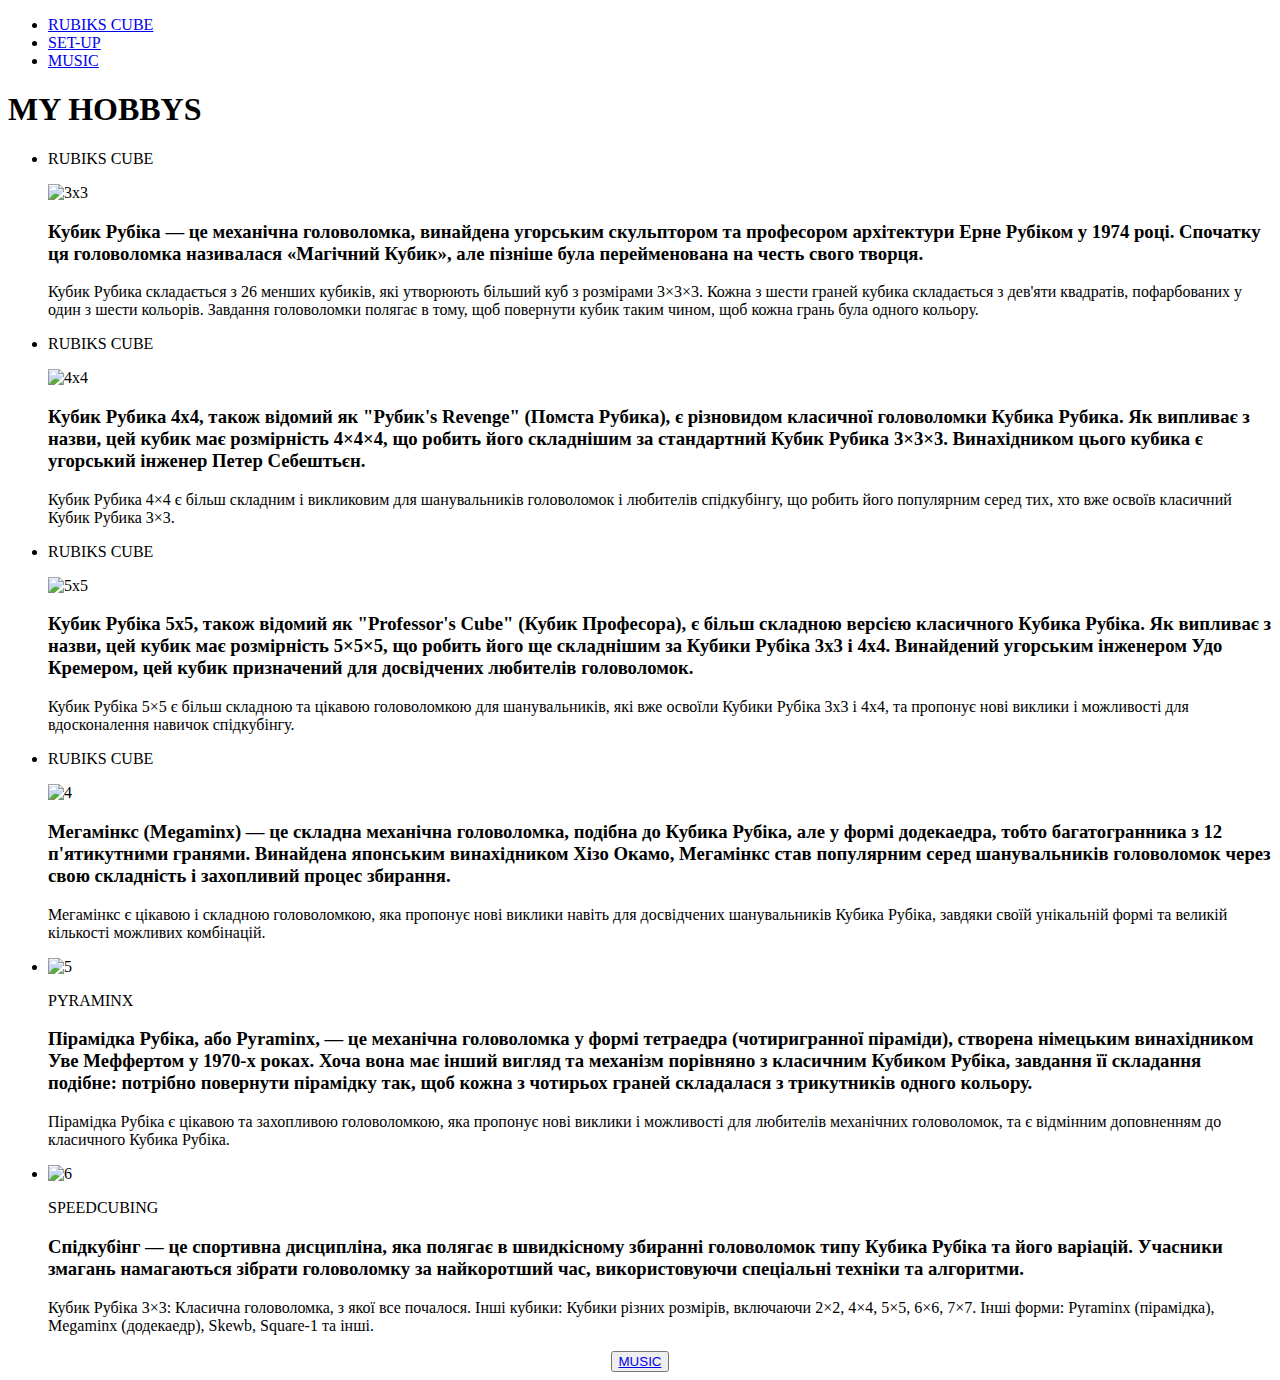
==== index.html @ 7e085c48 "PhotoDiary" ====
<!DOCTYPE html>
<html lang="en">
  <head>
    <meta charset="UTF-8" />
    <meta name="viewport" content="width=device-width, initial-scale=1.0" />
    <title>RUBIKS</title>
  </head>
  <body>
    <header>
      <nav>
        <ul>
          <li><a href="./index.html">RUBIKS CUBE</a></li>
          <li><a href="./setup.html">SET-UP</a></li>
          <li><a href="./music.html">MUSIC</a></li>
        </ul>
      </nav>
    </header>
    <main>
      <section>
        <h1>MY HOBBYS</h1>
        <ul>
          <li>
            <p>RUBIKS CUBE</p>
            <img
              src="/SEMESTR1/MODULE6/img/3x3-GAN.jpg"
              alt="3x3"
              width="200"
              height="auto"
            />
            <h3>
              Кубик Рубіка — це механічна головоломка, винайдена угорським
              скульптором та професором архітектури Ерне Рубіком у 1974 році.
              Спочатку ця головоломка називалася «Магічний Кубик», але пізніше
              була перейменована на честь свого творця.
            </h3>
            <p>
              Кубик Рубика складається з 26 менших кубиків, які утворюють
              більший куб з розмірами 3×3×3. Кожна з шести граней кубика
              складається з дев'яти квадратів, пофарбованих у один з шести
              кольорів. Завдання головоломки полягає в тому, щоб повернути кубик
              таким чином, щоб кожна грань була одного кольору.
            </p>
          </li>
          <li>
            <p>RUBIKS CUBE</p>
            <img
              src="/SEMESTR1/MODULE6/img/GAN-4x4.jpg"
              alt="4x4"
              width="200"
              height="auto"
            />
            <h3>
              Кубик Рубика 4x4, також відомий як "Рубик's Revenge" (Помста
              Рубика), є різновидом класичної головоломки Кубика Рубика. Як
              випливає з назви, цей кубик має розмірність 4×4×4, що робить його
              складнішим за стандартний Кубик Рубика 3×3×3. Винахідником цього
              кубика є угорський інженер Петер Себештьєн.
            </h3>
            <p>
              Кубик Рубика 4×4 є більш складним і викликовим для шанувальників
              головоломок і любителів спідкубінгу, що робить його популярним
              серед тих, хто вже освоїв класичний Кубик Рубика 3×3.
            </p>
          </li>
          <li>
            <p>RUBIKS CUBE</p>
            <img
              src="/SEMESTR1/MODULE6/img/5x5-GAN.jpg"
              alt="5x5"
              width="200"
              height="auto"
            />
            <h3>
              Кубик Рубіка 5x5, також відомий як "Professor's Cube" (Кубик
              Професора), є більш складною версією класичного Кубика Рубіка. Як
              випливає з назви, цей кубик має розмірність 5×5×5, що робить його
              ще складнішим за Кубики Рубіка 3x3 і 4x4. Винайдений угорським
              інженером Удо Кремером, цей кубик призначений для досвідчених
              любителів головоломок.
            </h3>
            <p>
              Кубик Рубіка 5×5 є більш складною та цікавою головоломкою для
              шанувальників, які вже освоїли Кубики Рубіка 3x3 і 4x4, та
              пропонує нові виклики і можливості для вдосконалення навичок
              спідкубінгу.
            </p>
          </li>
          <li>
            <p>RUBIKS CUBE</p>
            <img
              src="/SEMESTR1/MODULE6/img/megeminx GAN.jpg"
              alt="4"
              width="200"
              height="auto"
            />
            <h3>
              Мегамінкс (Megaminx) — це складна механічна головоломка, подібна
              до Кубика Рубіка, але у формі додекаедра, тобто багатогранника з
              12 п'ятикутними гранями. Винайдена японським винахідником Хізо
              Окамо, Мегамінкс став популярним серед шанувальників головоломок
              через свою складність і захопливий процес збирання.
            </h3>
            <p>
              Мегамінкс є цікавою і складною головоломкою, яка пропонує нові
              виклики навіть для досвідчених шанувальників Кубика Рубіка,
              завдяки своїй унікальній формі та великій кількості можливих
              комбінацій.
            </p>
          </li>
          <li>
            <img
              src="/SEMESTR1/MODULE6/img/pyraminx-GAN.jpg"
              alt="5"
              alt="5x5"
              width="200"
              height="auto"
            />
            <p>PYRAMINX</p>
            <h3>
              Пірамідка Рубіка, або Pyraminx, — це механічна головоломка у формі
              тетраедра (чотиригранної піраміди), створена німецьким
              винахідником Уве Меффертом у 1970-х роках. Хоча вона має інший
              вигляд та механізм порівняно з класичним Кубиком Рубіка, завдання
              її складання подібне: потрібно повернути пірамідку так, щоб кожна
              з чотирьох граней складалася з трикутників одного кольору.
            </h3>
            <p>
              Пірамідка Рубіка є цікавою та захопливою головоломкою, яка
              пропонує нові виклики і можливості для любителів механічних
              головоломок, та є відмінним доповненням до класичного Кубика
              Рубіка.
            </p>
          </li>
          <li>
            <img
              src="/SEMESTR1/MODULE6/img/Speedcubing.jpg"
              alt="6"
              alt="5x5"
              width="auto"
              height="200"
            />
            <p>SPEEDCUBING</p>
            <h3>
              Спідкубінг — це спортивна дисципліна, яка полягає в швидкісному
              збиранні головоломок типу Кубика Рубіка та його варіацій. Учасники
              змагань намагаються зібрати головоломку за найкоротший час,
              використовуючи спеціальні техніки та алгоритми.
            </h3>
            <p>
              Кубик Рубіка 3×3: Класична головоломка, з якої все почалося. Інші
              кубики: Кубики різних розмірів, включаючи 2×2, 4×4, 5×5, 6×6, 7×7.
              Інші форми: Pyraminx (пірамідка), Megaminx (додекаедр), Skewb,
              Square-1 та інші.
            </p>
          </li>
        </ul>
        <center>
          <button type="button"><a href="music.html">MUSIC</a></button>
        </center>
      </section>
    </main>
  </body>
</html>
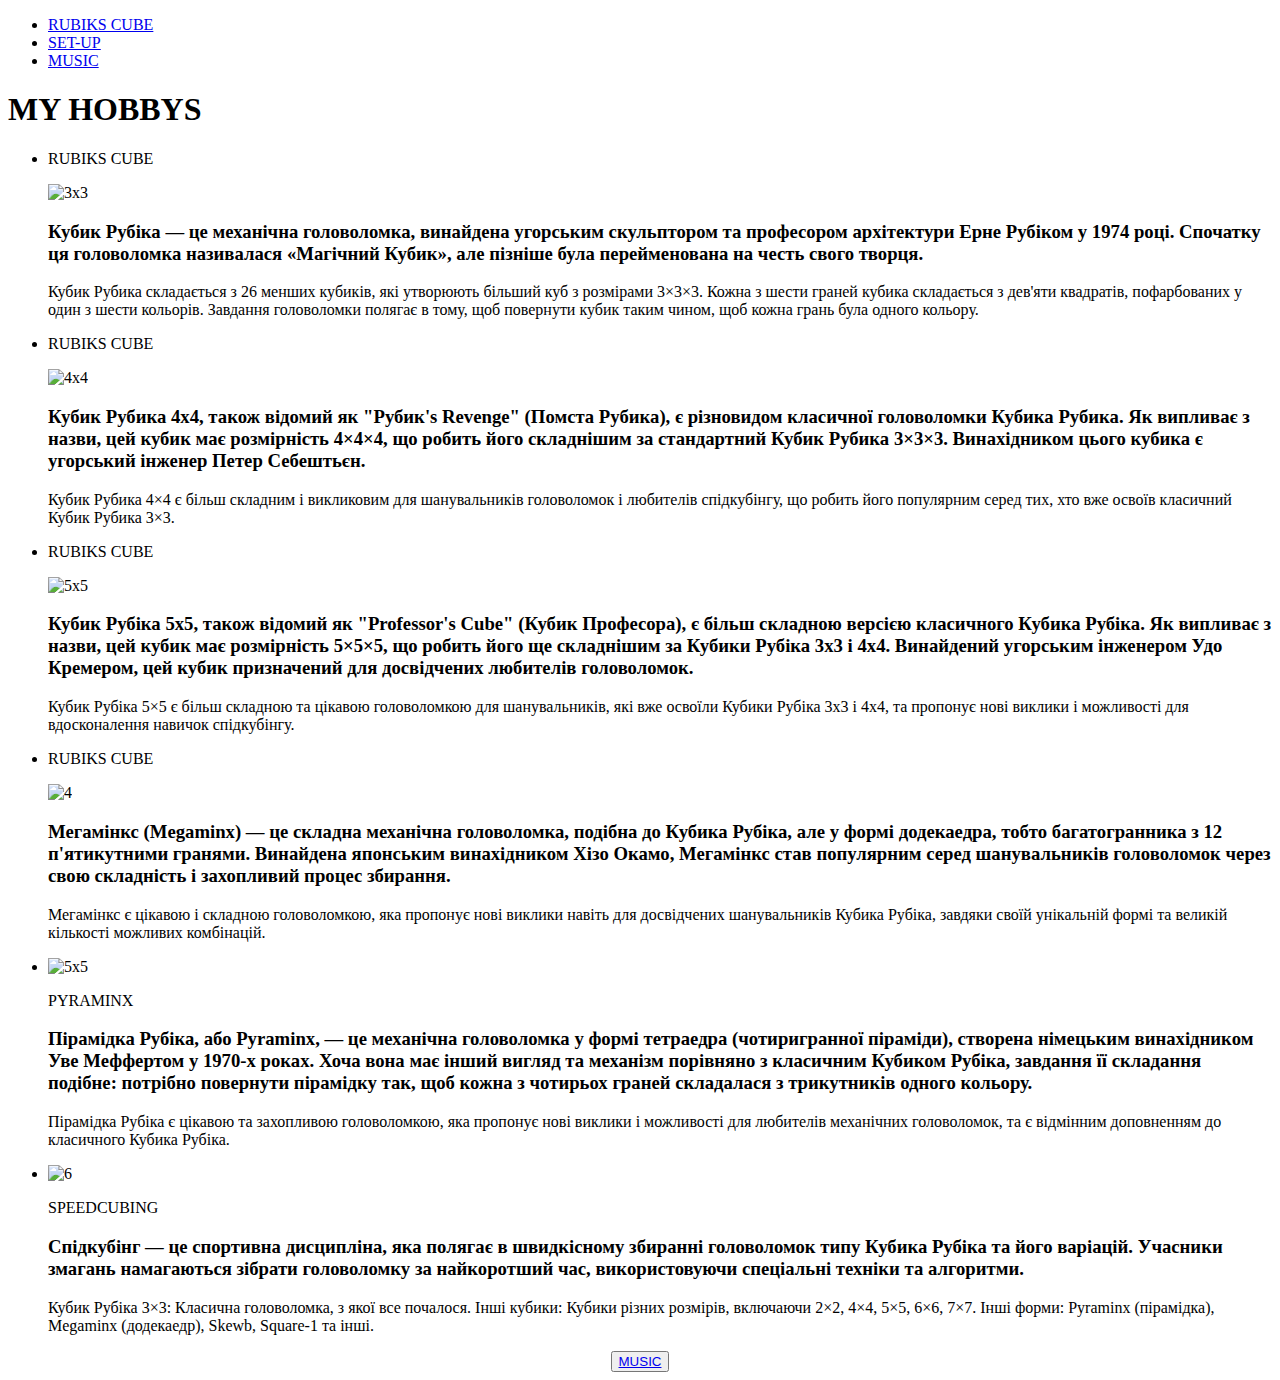
==== commit 1dea33f4: "PhotoDiary" ====
--- a/index.html
+++ b/index.html
@@ -25,7 +25,6 @@
               src="/SEMESTR1/MODULE6/img/3x3-GAN.jpg"
               alt="3x3"
               width="200"
-              height="auto"
             />
             <h3>
               Кубик Рубіка — це механічна головоломка, винайдена угорським
@@ -47,7 +46,6 @@
               src="/SEMESTR1/MODULE6/img/GAN-4x4.jpg"
               alt="4x4"
               width="200"
-              height="auto"
             />
             <h3>
               Кубик Рубика 4x4, також відомий як "Рубик's Revenge" (Помста
@@ -68,7 +66,6 @@
               src="/SEMESTR1/MODULE6/img/5x5-GAN.jpg"
               alt="5x5"
               width="200"
-              height="auto"
             />
             <h3>
               Кубик Рубіка 5x5, також відомий як "Professor's Cube" (Кубик
@@ -88,10 +85,9 @@
           <li>
             <p>RUBIKS CUBE</p>
             <img
-              src="/SEMESTR1/MODULE6/img/megeminx GAN.jpg"
+              src="/SEMESTR1/MODULE6/img/megeminx-GAN.jpg"
               alt="4"
               width="200"
-              height="auto"
             />
             <h3>
               Мегамінкс (Megaminx) — це складна механічна головоломка, подібна
@@ -110,10 +106,8 @@
           <li>
             <img
               src="/SEMESTR1/MODULE6/img/pyraminx-GAN.jpg"
-              alt="5"
               alt="5x5"
               width="200"
-              height="auto"
             />
             <p>PYRAMINX</p>
             <h3>
@@ -136,7 +130,6 @@
               src="/SEMESTR1/MODULE6/img/Speedcubing.jpg"
               alt="6"
               alt="5x5"
-              width="auto"
               height="200"
             />
             <p>SPEEDCUBING</p>
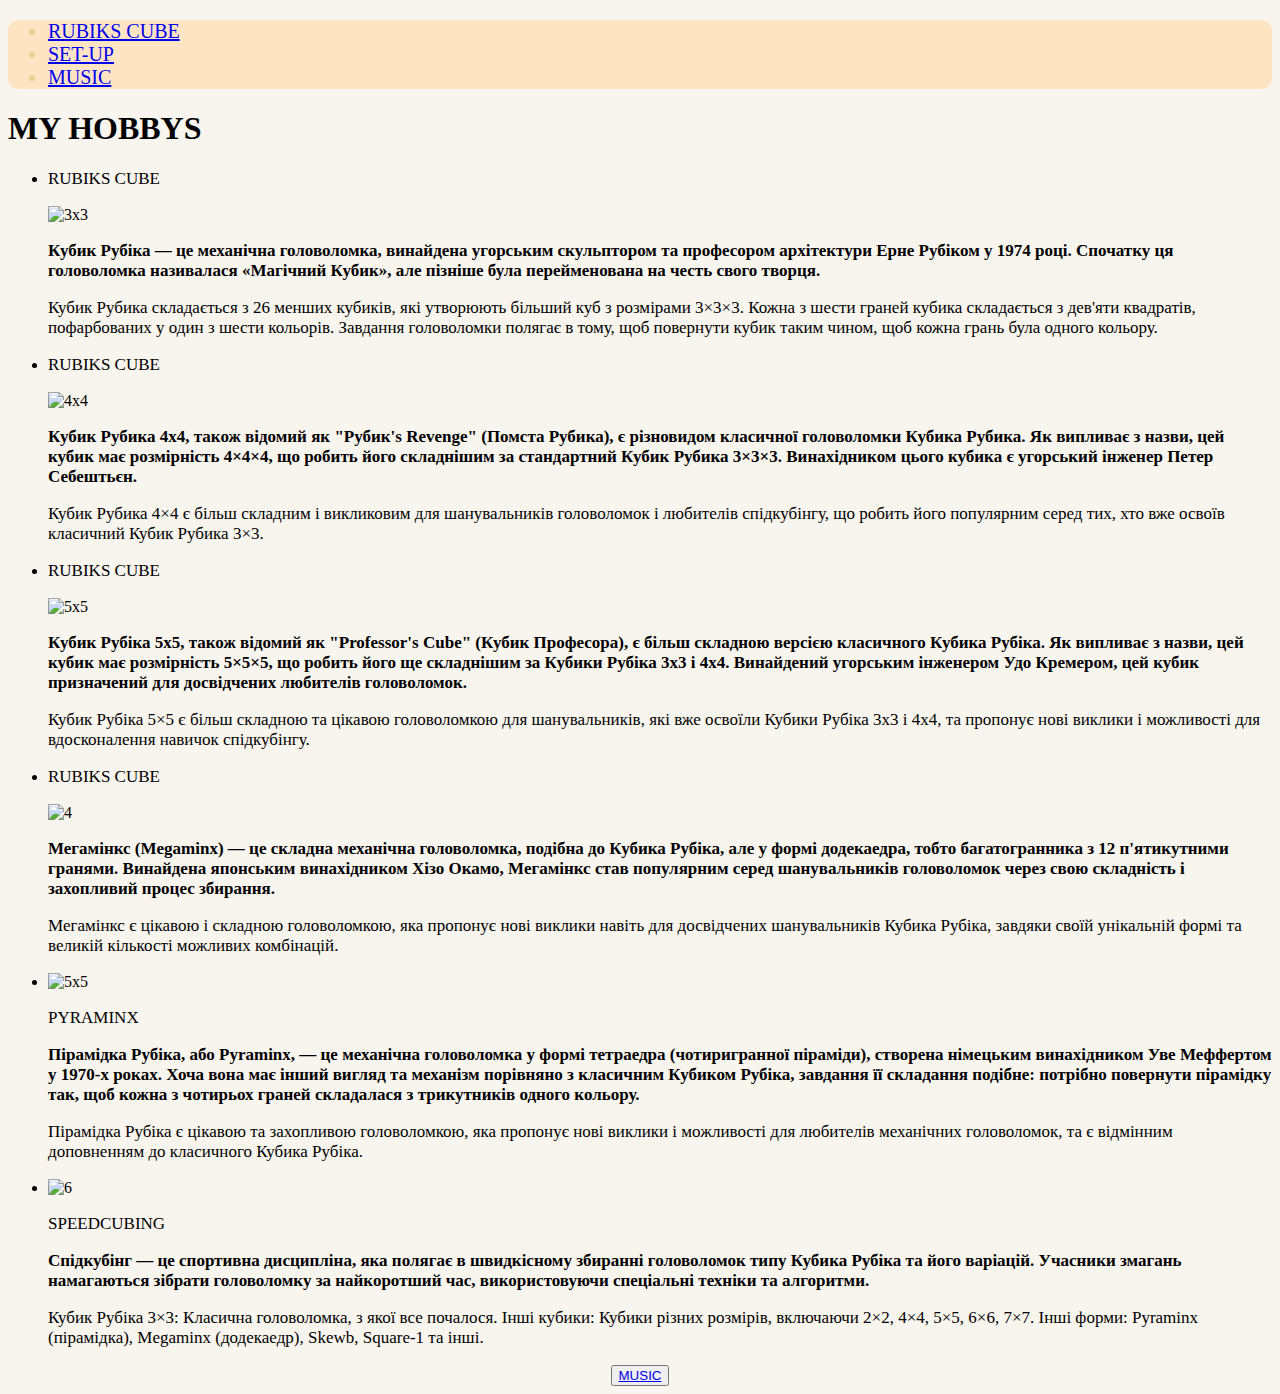
==== commit 44f806cc: "ver 1.4" ====
--- a/index.html
+++ b/index.html
@@ -4,6 +4,7 @@
     <meta charset="UTF-8" />
     <meta name="viewport" content="width=device-width, initial-scale=1.0" />
     <title>RUBIKS</title>
+    <link rel="stylesheet" href="./styles.css" />
   </head>
   <body>
     <header>
--- a/styles.css
+++ b/styles.css
@@ -0,0 +1,16 @@
+header {
+  font-size: 20px;
+  background-color: bisque;
+  border-radius: 10px;
+  color: rgb(228, 211, 138);
+}
+body {
+  background-color: rgb(248, 244, 238);
+}
+h3 {
+  font-size: 17px;
+}
+p {
+  font-size: 17px;
+  font-style: normal;
+}
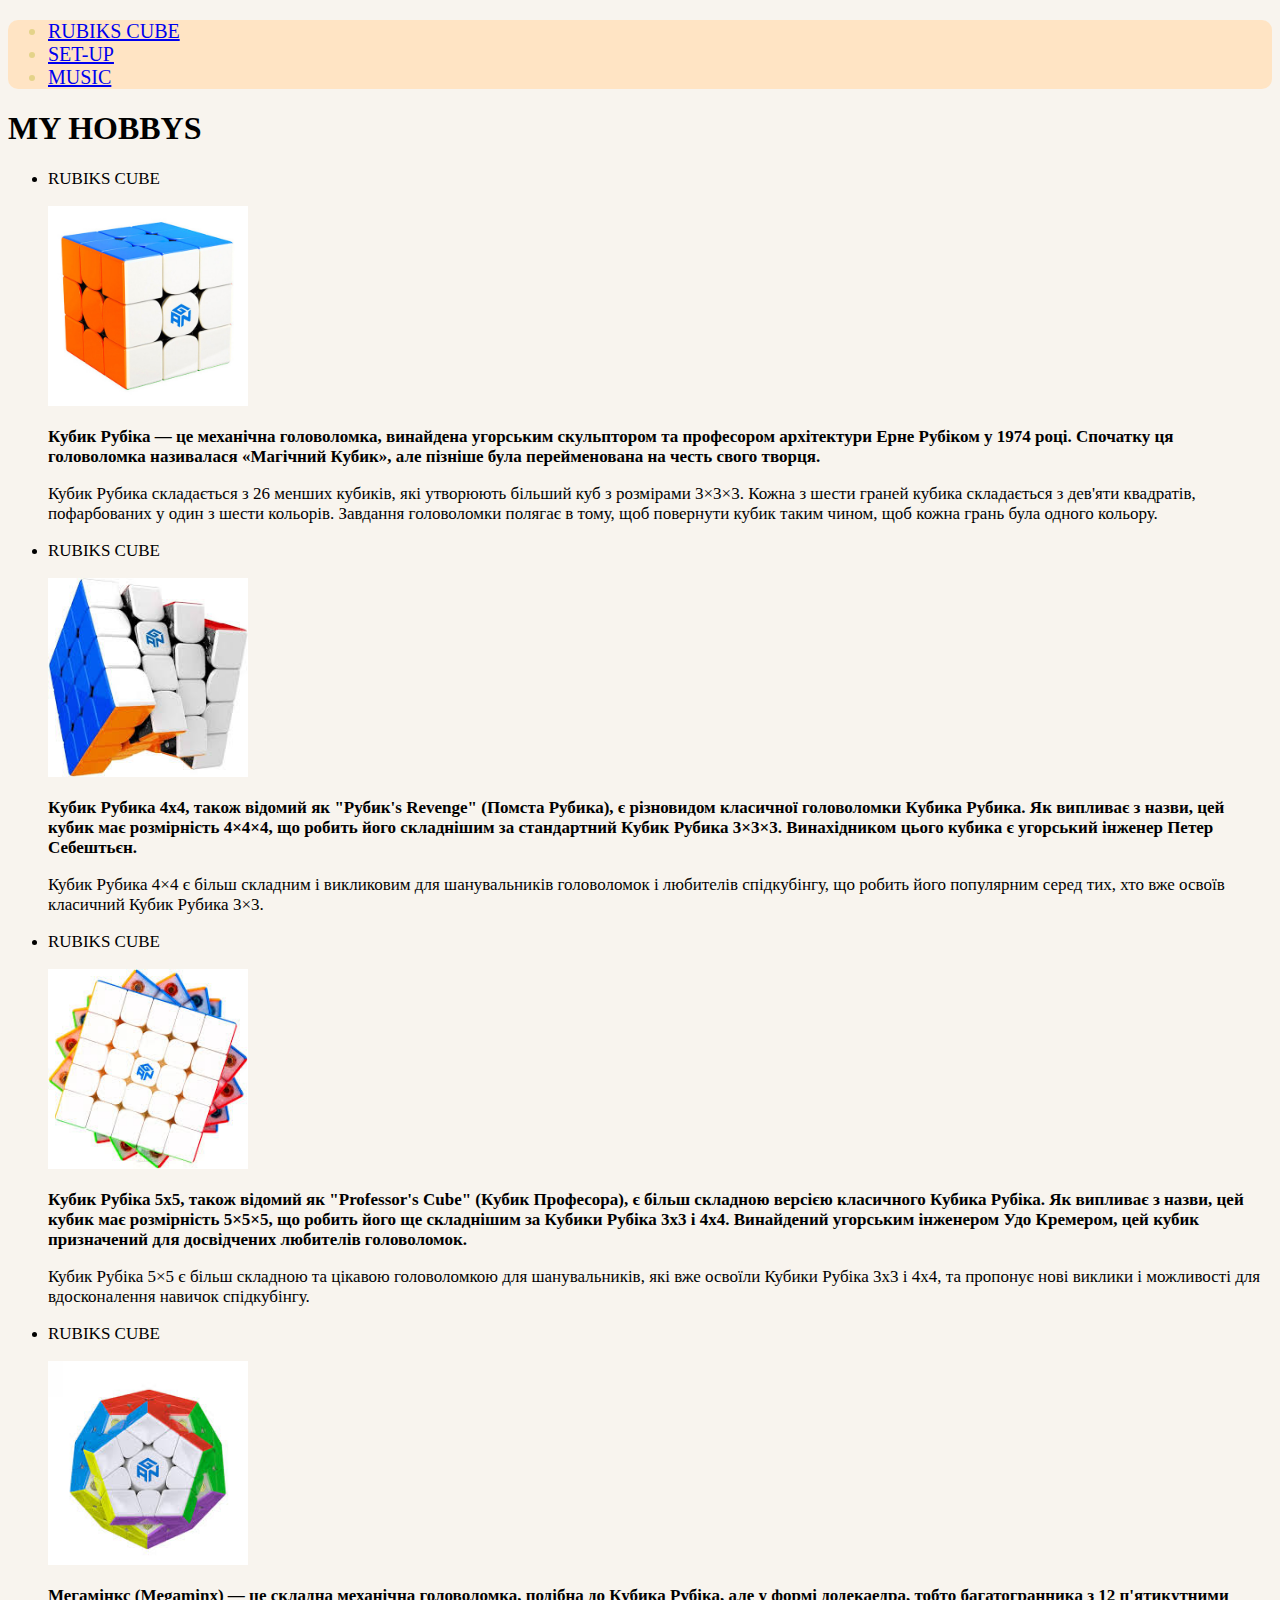
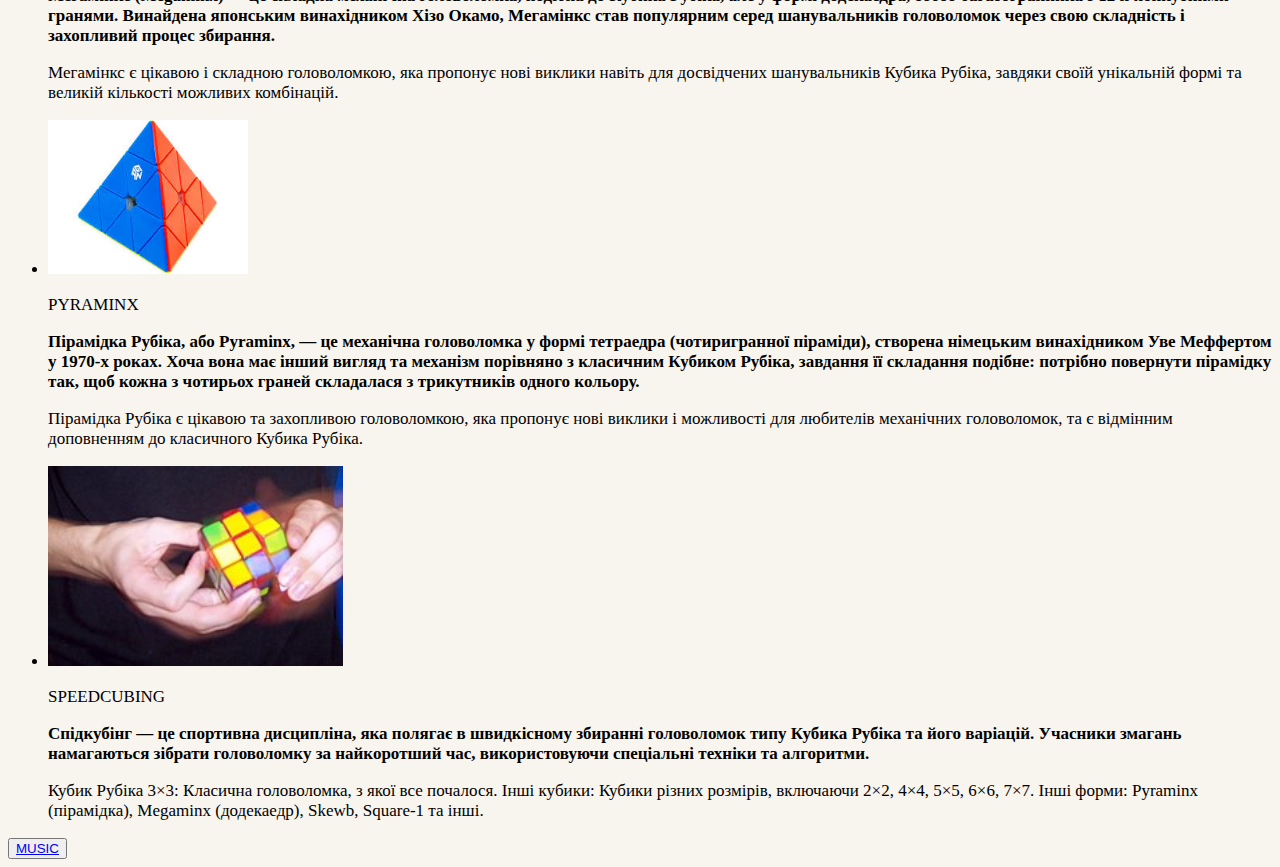
==== commit b097cb22: "ver 1.5" ====
--- a/index.html
+++ b/index.html
@@ -22,11 +22,7 @@
         <ul>
           <li>
             <p>RUBIKS CUBE</p>
-            <img
-              src="/SEMESTR1/MODULE6/img/3x3-GAN.jpg"
-              alt="3x3"
-              width="200"
-            />
+            <img src="./img/3x3-GAN.jpg" alt="3x3" width="200" />
             <h3>
               Кубик Рубіка — це механічна головоломка, винайдена угорським
               скульптором та професором архітектури Ерне Рубіком у 1974 році.
@@ -43,11 +39,7 @@
           </li>
           <li>
             <p>RUBIKS CUBE</p>
-            <img
-              src="/SEMESTR1/MODULE6/img/GAN-4x4.jpg"
-              alt="4x4"
-              width="200"
-            />
+            <img src="./img/GAN-4x4.jpg" alt="4x4" width="200" />
             <h3>
               Кубик Рубика 4x4, також відомий як "Рубик's Revenge" (Помста
               Рубика), є різновидом класичної головоломки Кубика Рубика. Як
@@ -63,11 +55,7 @@
           </li>
           <li>
             <p>RUBIKS CUBE</p>
-            <img
-              src="/SEMESTR1/MODULE6/img/5x5-GAN.jpg"
-              alt="5x5"
-              width="200"
-            />
+            <img src="./img/5x5-GAN.jpg" alt="5x5" width="200" />
             <h3>
               Кубик Рубіка 5x5, також відомий як "Professor's Cube" (Кубик
               Професора), є більш складною версією класичного Кубика Рубіка. Як
@@ -85,11 +73,7 @@
           </li>
           <li>
             <p>RUBIKS CUBE</p>
-            <img
-              src="/SEMESTR1/MODULE6/img/megeminx-GAN.jpg"
-              alt="4"
-              width="200"
-            />
+            <img src="./img/megeminx-GAN.jpg" alt="4" width="200" />
             <h3>
               Мегамінкс (Megaminx) — це складна механічна головоломка, подібна
               до Кубика Рубіка, але у формі додекаедра, тобто багатогранника з
@@ -105,11 +89,7 @@
             </p>
           </li>
           <li>
-            <img
-              src="/SEMESTR1/MODULE6/img/pyraminx-GAN.jpg"
-              alt="5x5"
-              width="200"
-            />
+            <img src="./img/pyraminx-GAN.jpg" alt="5x5" width="200" />
             <p>PYRAMINX</p>
             <h3>
               Пірамідка Рубіка, або Pyraminx, — це механічна головоломка у формі
@@ -128,7 +108,7 @@
           </li>
           <li>
             <img
-              src="/SEMESTR1/MODULE6/img/Speedcubing.jpg"
+              src="./img/Speedcubing-Twilightsojourn.jpg"
               alt="6"
               alt="5x5"
               height="200"
@@ -148,9 +128,7 @@
             </p>
           </li>
         </ul>
-        <center>
-          <button type="button"><a href="music.html">MUSIC</a></button>
-        </center>
+        <button type="button"><a href="music.html">MUSIC</a></button>
       </section>
     </main>
   </body>
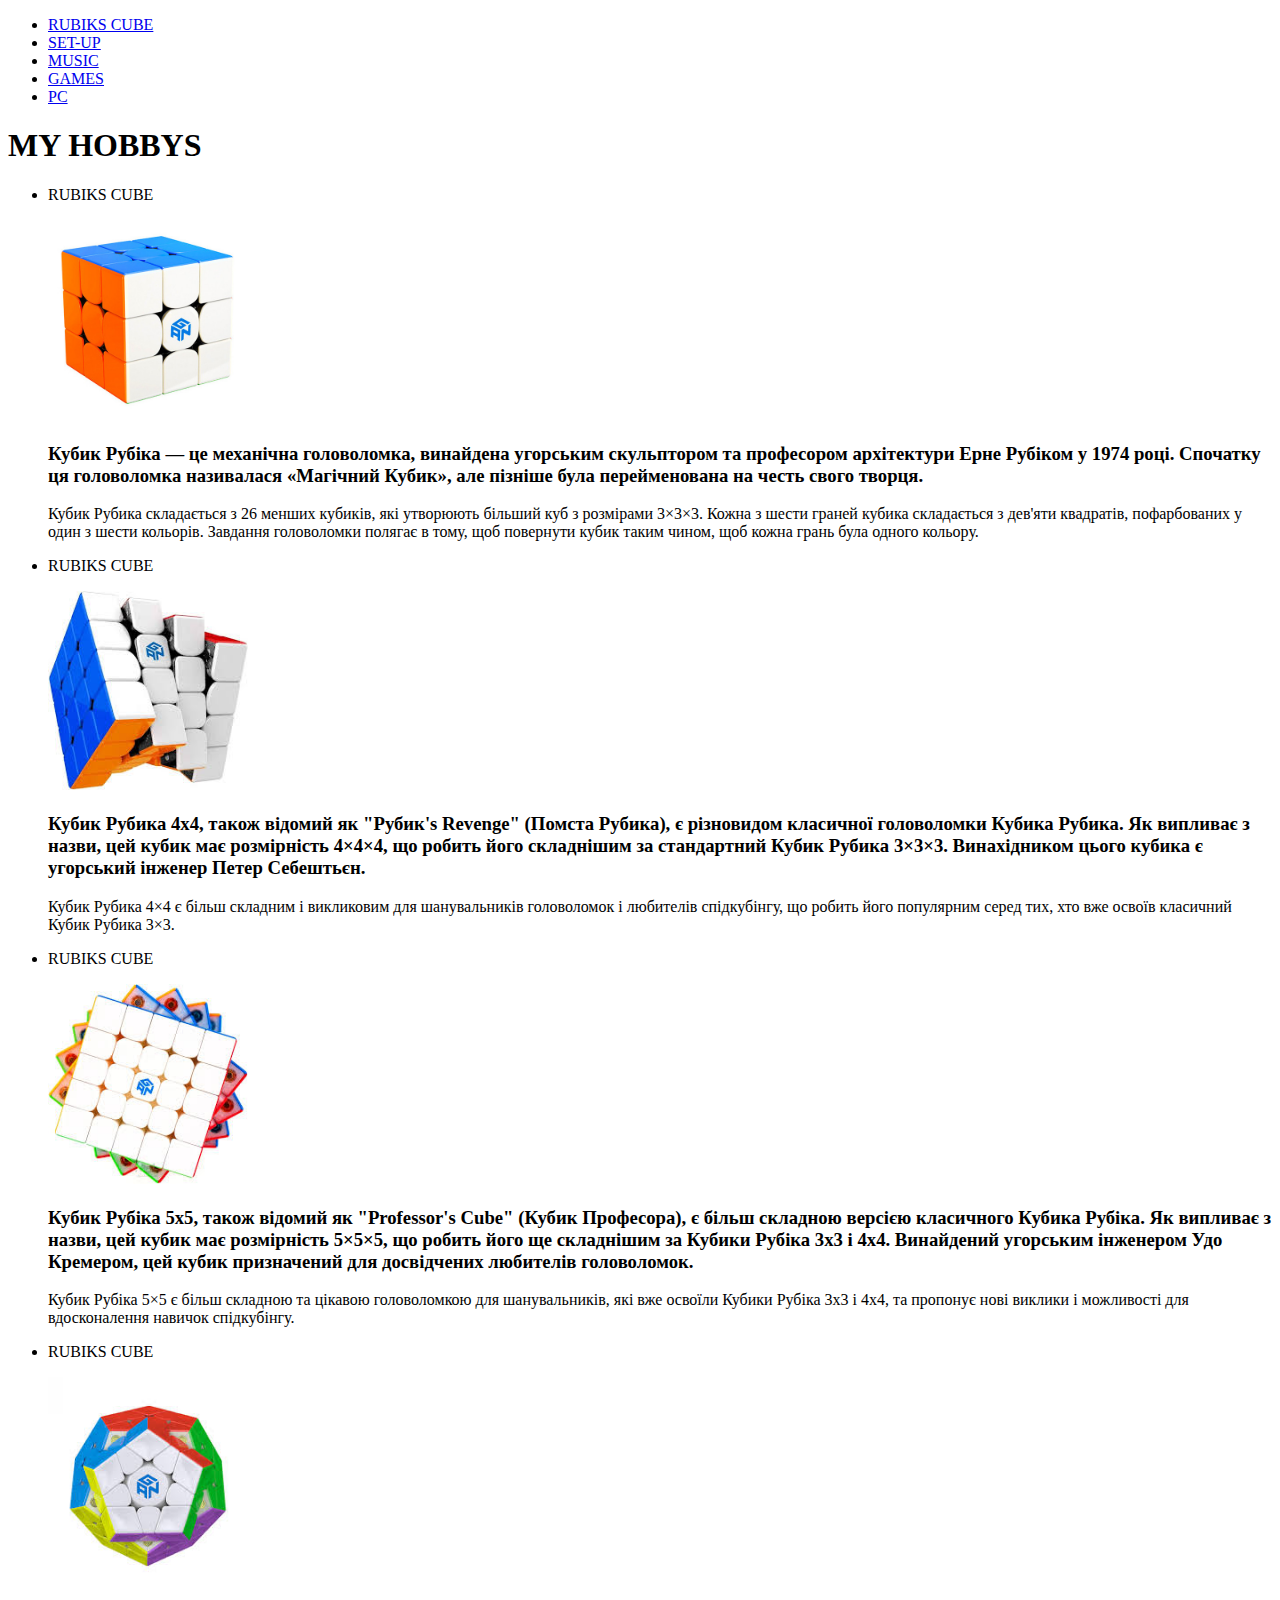
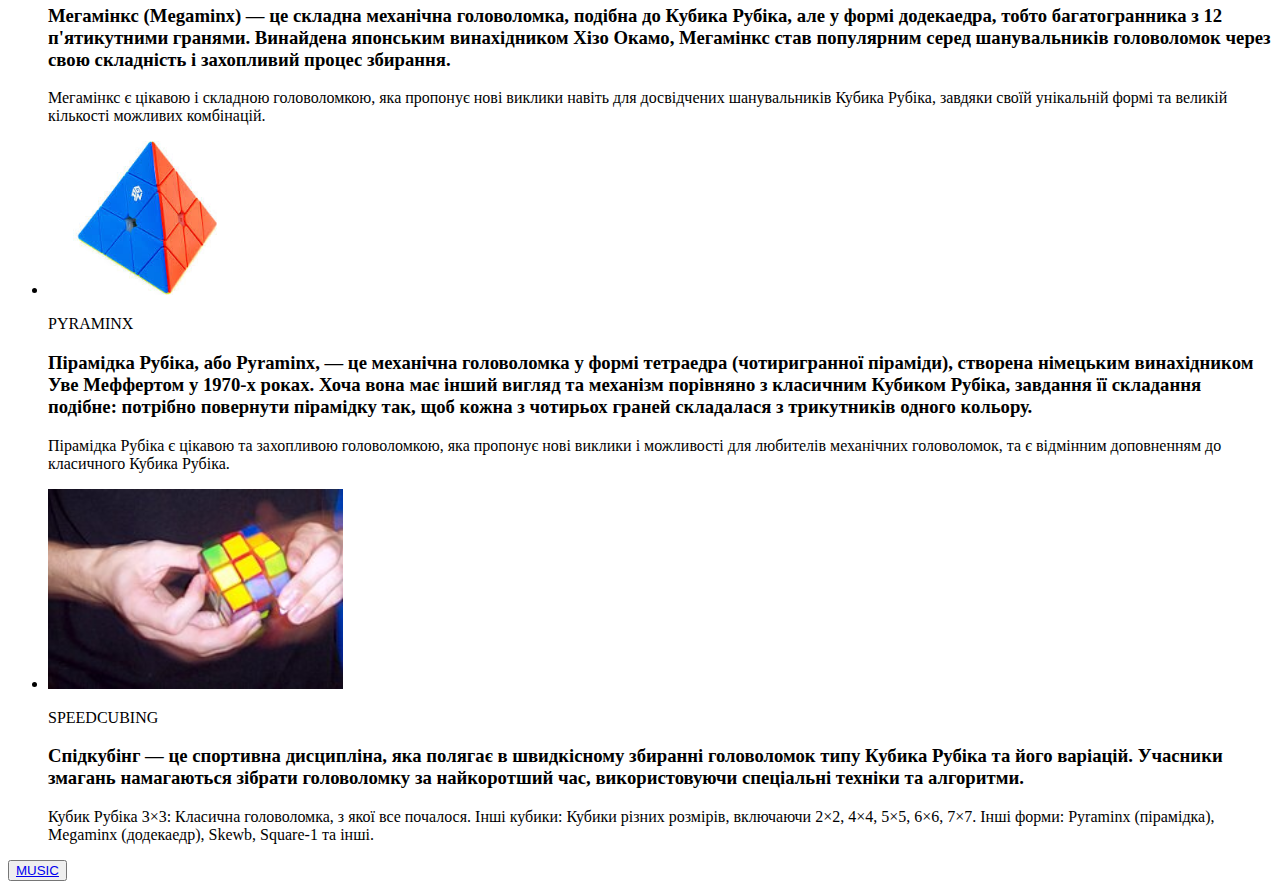
==== commit ff0251e8: "ver 1.6" ====
--- a/index.html
+++ b/index.html
@@ -4,15 +4,17 @@
     <meta charset="UTF-8" />
     <meta name="viewport" content="width=device-width, initial-scale=1.0" />
     <title>RUBIKS</title>
-    <link rel="stylesheet" href="./styles.css" />
+    <link rel="stylesheet" href="./SEMESTR1/MODULE6/css/styles.css" />
   </head>
   <body>
     <header>
       <nav>
         <ul>
-          <li><a href="./index.html">RUBIKS CUBE</a></li>
-          <li><a href="./setup.html">SET-UP</a></li>
-          <li><a href="./music.html">MUSIC</a></li>
+          <li><a href="./SEMESTR1/MODULE6/index.html">RUBIKS CUBE</a></li>
+          <li><a href="./SEMESTR1/MODULE6/pages/setup.html">SET-UP</a></li>
+          <li><a href="./SEMESTR1/MODULE6/pages/music.html">MUSIC</a></li>
+          <li><a href="./SEMESTR1/MODULE6/pages/games.html">GAMES</a></li>
+          <li><a href="./SEMESTR1/MODULE6/pages/pc.html">PC</a></li>
         </ul>
       </nav>
     </header>
@@ -22,7 +24,7 @@
         <ul>
           <li>
             <p>RUBIKS CUBE</p>
-            <img src="./img/3x3-GAN.jpg" alt="3x3" width="200" />
+            <img src="./img/cubes/3x3-GAN.jpg" alt="3x3" width="200" />
             <h3>
               Кубик Рубіка — це механічна головоломка, винайдена угорським
               скульптором та професором архітектури Ерне Рубіком у 1974 році.
@@ -39,7 +41,7 @@
           </li>
           <li>
             <p>RUBIKS CUBE</p>
-            <img src="./img/GAN-4x4.jpg" alt="4x4" width="200" />
+            <img src="./img/cubes/GAN-4x4.jpg" alt="4x4" width="200" />
             <h3>
               Кубик Рубика 4x4, також відомий як "Рубик's Revenge" (Помста
               Рубика), є різновидом класичної головоломки Кубика Рубика. Як
@@ -55,7 +57,7 @@
           </li>
           <li>
             <p>RUBIKS CUBE</p>
-            <img src="./img/5x5-GAN.jpg" alt="5x5" width="200" />
+            <img src="./img/cubes/5x5-GAN.jpg" alt="5x5" width="200" />
             <h3>
               Кубик Рубіка 5x5, також відомий як "Professor's Cube" (Кубик
               Професора), є більш складною версією класичного Кубика Рубіка. Як
@@ -73,7 +75,7 @@
           </li>
           <li>
             <p>RUBIKS CUBE</p>
-            <img src="./img/megeminx-GAN.jpg" alt="4" width="200" />
+            <img src="./img/cubes/megeminx-GAN.jpg" alt="4" width="200" />
             <h3>
               Мегамінкс (Megaminx) — це складна механічна головоломка, подібна
               до Кубика Рубіка, але у формі додекаедра, тобто багатогранника з
@@ -89,7 +91,7 @@
             </p>
           </li>
           <li>
-            <img src="./img/pyraminx-GAN.jpg" alt="5x5" width="200" />
+            <img src="./img/cubes/pyraminx-GAN.jpg" alt="5x5" width="200" />
             <p>PYRAMINX</p>
             <h3>
               Пірамідка Рубіка, або Pyraminx, — це механічна головоломка у формі
@@ -108,7 +110,7 @@
           </li>
           <li>
             <img
-              src="./img/Speedcubing-Twilightsojourn.jpg"
+              src="./img/cubes/Speedcubing-Twilightsojourn.jpg"
               alt="6"
               alt="5x5"
               height="200"
@@ -128,7 +130,11 @@
             </p>
           </li>
         </ul>
-        <button type="button"><a href="music.html">MUSIC</a></button>
+        <div>
+          <button type="button">
+            <a href="./SEMESTR1/MODULE6/pages/music.html">MUSIC</a>
+          </button>
+        </div>
       </section>
     </main>
   </body>
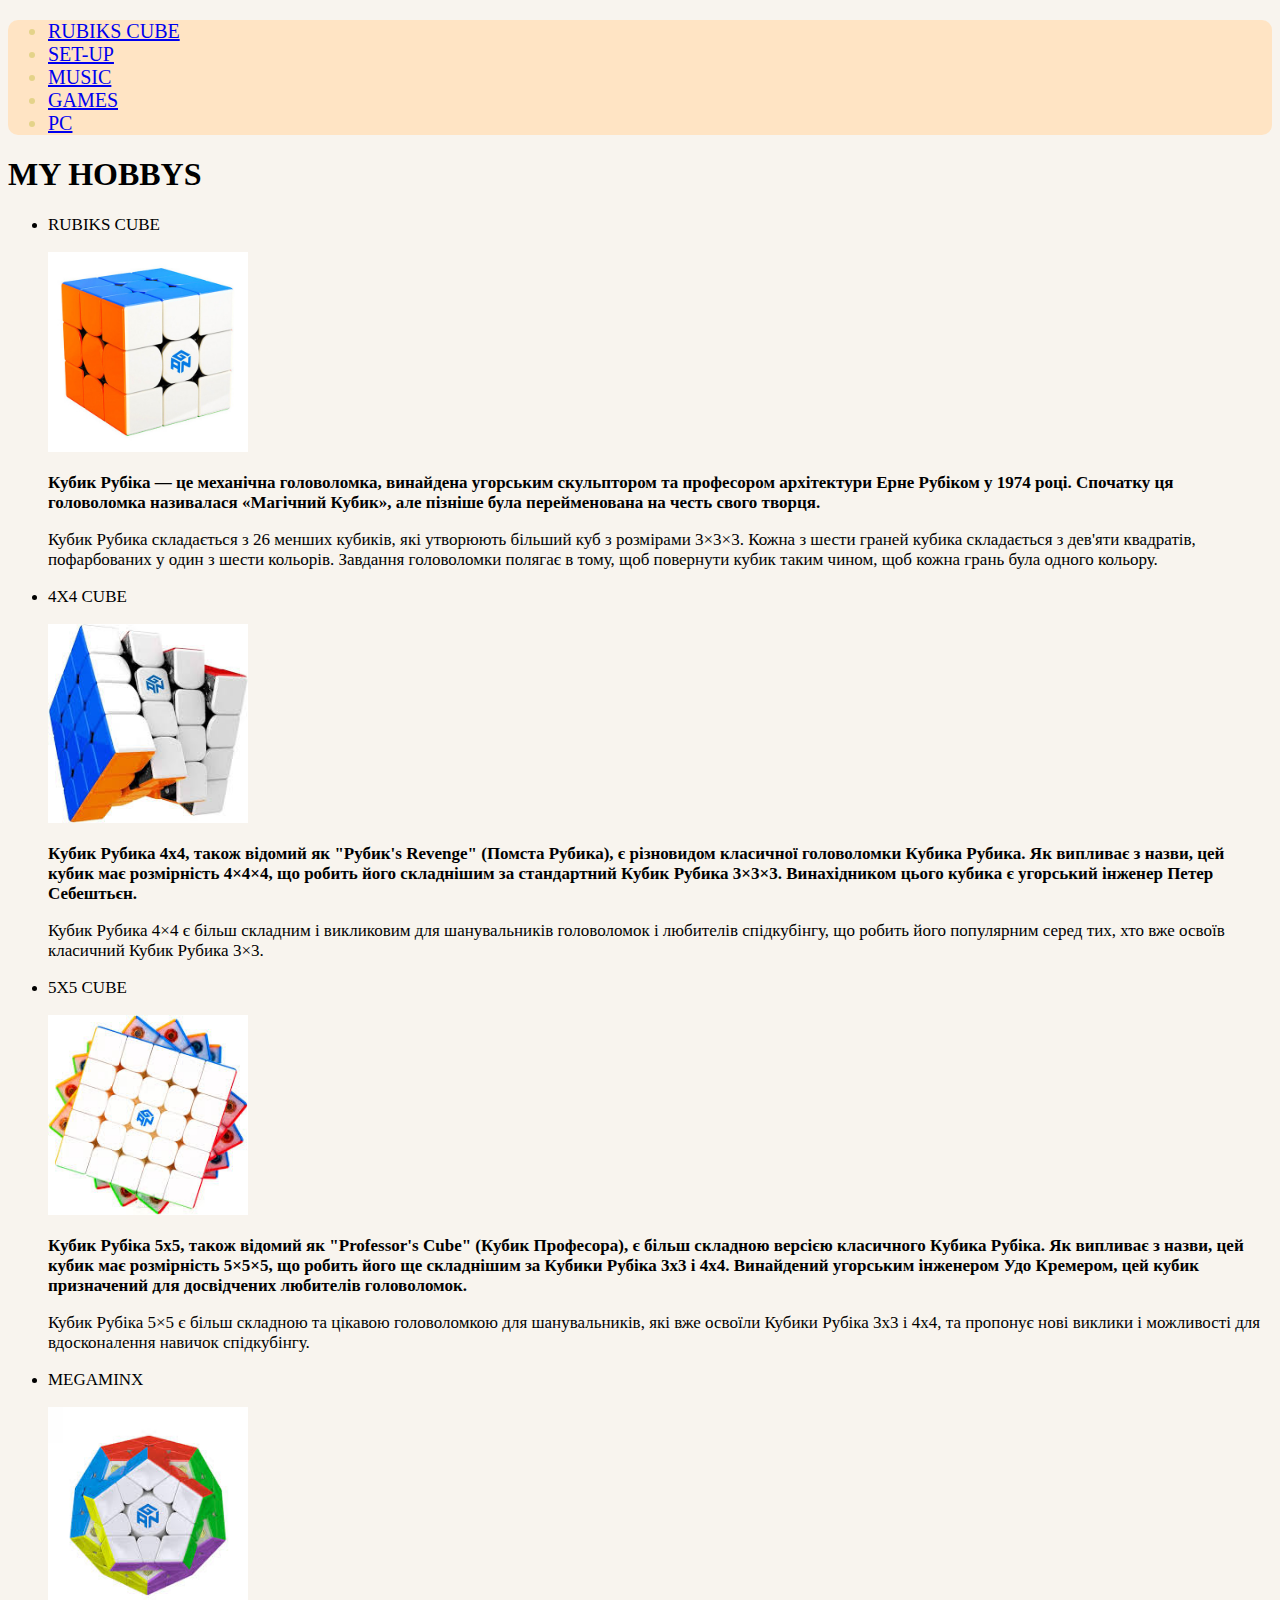
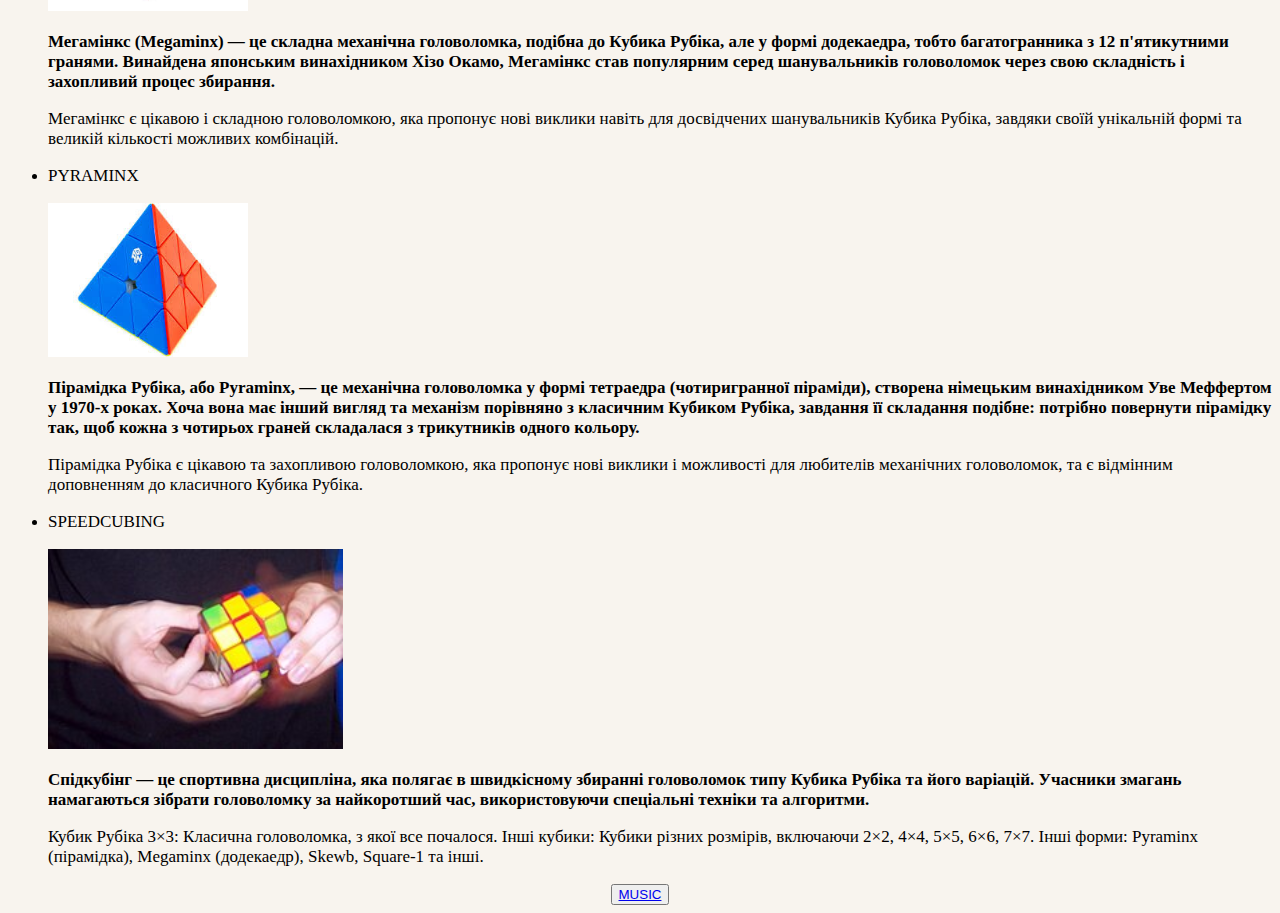
==== commit 94a3f3ae: "ver 1.7" ====
--- a/index.html
+++ b/index.html
@@ -4,17 +4,17 @@
     <meta charset="UTF-8" />
     <meta name="viewport" content="width=device-width, initial-scale=1.0" />
     <title>RUBIKS</title>
-    <link rel="stylesheet" href="./SEMESTR1/MODULE6/css/styles.css" />
+    <link rel="stylesheet" href="./css/styles.css" />
   </head>
   <body>
     <header>
       <nav>
         <ul>
-          <li><a href="./SEMESTR1/MODULE6/index.html">RUBIKS CUBE</a></li>
-          <li><a href="./SEMESTR1/MODULE6/pages/setup.html">SET-UP</a></li>
-          <li><a href="./SEMESTR1/MODULE6/pages/music.html">MUSIC</a></li>
-          <li><a href="./SEMESTR1/MODULE6/pages/games.html">GAMES</a></li>
-          <li><a href="./SEMESTR1/MODULE6/pages/pc.html">PC</a></li>
+          <li><a href="./index.html">RUBIKS CUBE</a></li>
+          <li><a href="./pages/setup.html">SET-UP</a></li>
+          <li><a href="./pages/music.html">MUSIC</a></li>
+          <li><a href="./pages/games.html">GAMES</a></li>
+          <li><a href="./pages/pc.html">PC</a></li>
         </ul>
       </nav>
     </header>
@@ -40,7 +40,7 @@
             </p>
           </li>
           <li>
-            <p>RUBIKS CUBE</p>
+            <p>4X4 CUBE</p>
             <img src="./img/cubes/GAN-4x4.jpg" alt="4x4" width="200" />
             <h3>
               Кубик Рубика 4x4, також відомий як "Рубик's Revenge" (Помста
@@ -56,7 +56,7 @@
             </p>
           </li>
           <li>
-            <p>RUBIKS CUBE</p>
+            <p>5X5 CUBE</p>
             <img src="./img/cubes/5x5-GAN.jpg" alt="5x5" width="200" />
             <h3>
               Кубик Рубіка 5x5, також відомий як "Professor's Cube" (Кубик
@@ -74,8 +74,12 @@
             </p>
           </li>
           <li>
-            <p>RUBIKS CUBE</p>
-            <img src="./img/cubes/megeminx-GAN.jpg" alt="4" width="200" />
+            <p>MEGAMINX</p>
+            <img
+              src="./img/cubes/megeminx-GAN.jpg"
+              alt="Megaminx"
+              width="200"
+            />
             <h3>
               Мегамінкс (Megaminx) — це складна механічна головоломка, подібна
               до Кубика Рубіка, але у формі додекаедра, тобто багатогранника з
@@ -91,8 +95,13 @@
             </p>
           </li>
           <li>
-            <img src="./img/cubes/pyraminx-GAN.jpg" alt="5x5" width="200" />
             <p>PYRAMINX</p>
+            <img
+              src="./img/cubes/pyraminx-GAN.jpg"
+              alt="Pyraminx"
+              width="200"
+            />
+
             <h3>
               Пірамідка Рубіка, або Pyraminx, — це механічна головоломка у формі
               тетраедра (чотиригранної піраміди), створена німецьким
@@ -109,13 +118,13 @@
             </p>
           </li>
           <li>
+            <p>SPEEDCUBING</p>
             <img
               src="./img/cubes/Speedcubing-Twilightsojourn.jpg"
-              alt="6"
-              alt="5x5"
+              alt="SpeedCubing"
               height="200"
             />
-            <p>SPEEDCUBING</p>
+
             <h3>
               Спідкубінг — це спортивна дисципліна, яка полягає в швидкісному
               збиранні головоломок типу Кубика Рубіка та його варіацій. Учасники
@@ -132,7 +141,7 @@
         </ul>
         <div>
           <button type="button">
-            <a href="./SEMESTR1/MODULE6/pages/music.html">MUSIC</a>
+            <a href="./pages/music.html">MUSIC</a>
           </button>
         </div>
       </section>
--- a/css/styles.css
+++ b/css/styles.css
@@ -0,0 +1,19 @@
+header {
+  font-size: 20px;
+  background-color: bisque;
+  border-radius: 10px;
+  color: rgb(228, 211, 138);
+}
+body {
+  background-color: rgb(248, 244, 238);
+}
+h3 {
+  font-size: 17px;
+}
+p {
+  font-size: 17px;
+  font-style: normal;
+}
+div {
+  text-align: center;
+}
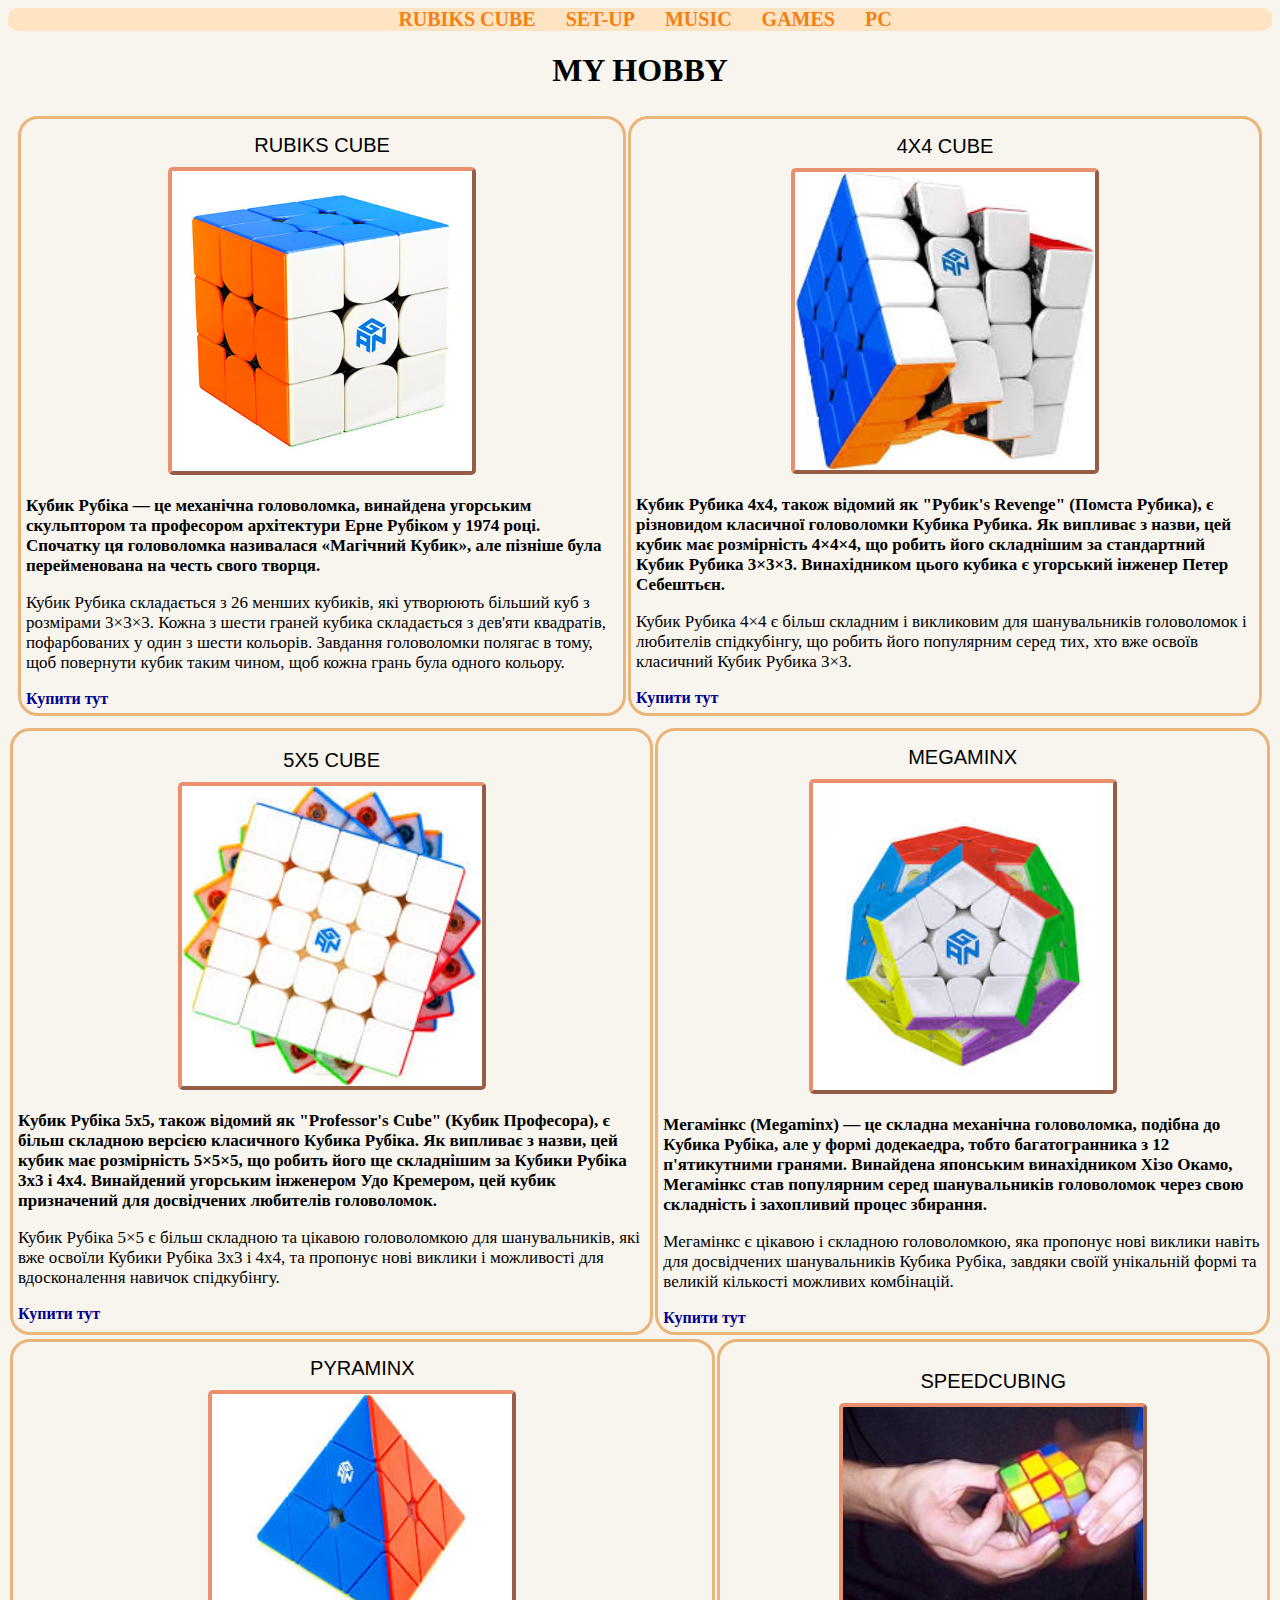
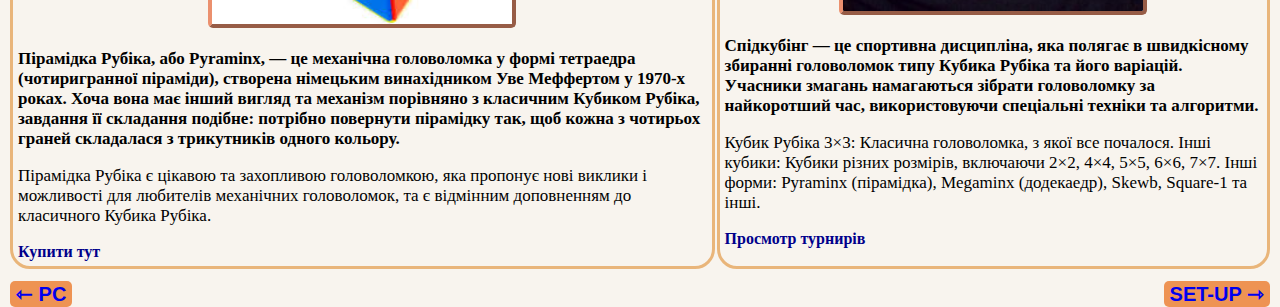
==== commit c5cbf995: "ver 1.8(final)" ====
--- a/index.html
+++ b/index.html
@@ -9,139 +9,204 @@
   <body>
     <header>
       <nav>
-        <ul>
-          <li><a href="./index.html">RUBIKS CUBE</a></li>
-          <li><a href="./pages/setup.html">SET-UP</a></li>
-          <li><a href="./pages/music.html">MUSIC</a></li>
-          <li><a href="./pages/games.html">GAMES</a></li>
-          <li><a href="./pages/pc.html">PC</a></li>
-        </ul>
+        <div class="nav">
+          <table>
+            <tr>
+              <a class="head" href="./index.html">RUBIKS CUBE</a>
+            </tr>
+            <tr>
+              <a class="head" href="./pages/setup.html">SET-UP</a>
+            </tr>
+            <tr>
+              <a class="head" href="./pages/music.html">MUSIC</a>
+            </tr>
+            <tr>
+              <a class="head" href="./pages/games.html">GAMES</a>
+            </tr>
+            <tr>
+              <a class="head" href="./pages/pc.html">PC</a>
+            </tr>
+          </table>
+        </div>
       </nav>
     </header>
     <main>
       <section>
-        <h1>MY HOBBYS</h1>
-        <ul>
-          <li>
-            <p>RUBIKS CUBE</p>
-            <img src="./img/cubes/3x3-GAN.jpg" alt="3x3" width="200" />
-            <h3>
-              Кубик Рубіка — це механічна головоломка, винайдена угорським
-              скульптором та професором архітектури Ерне Рубіком у 1974 році.
-              Спочатку ця головоломка називалася «Магічний Кубик», але пізніше
-              була перейменована на честь свого творця.
-            </h3>
-            <p>
-              Кубик Рубика складається з 26 менших кубиків, які утворюють
-              більший куб з розмірами 3×3×3. Кожна з шести граней кубика
-              складається з дев'яти квадратів, пофарбованих у один з шести
-              кольорів. Завдання головоломки полягає в тому, щоб повернути кубик
-              таким чином, щоб кожна грань була одного кольору.
-            </p>
-          </li>
-          <li>
-            <p>4X4 CUBE</p>
-            <img src="./img/cubes/GAN-4x4.jpg" alt="4x4" width="200" />
-            <h3>
-              Кубик Рубика 4x4, також відомий як "Рубик's Revenge" (Помста
-              Рубика), є різновидом класичної головоломки Кубика Рубика. Як
-              випливає з назви, цей кубик має розмірність 4×4×4, що робить його
-              складнішим за стандартний Кубик Рубика 3×3×3. Винахідником цього
-              кубика є угорський інженер Петер Себештьєн.
-            </h3>
-            <p>
-              Кубик Рубика 4×4 є більш складним і викликовим для шанувальників
-              головоломок і любителів спідкубінгу, що робить його популярним
-              серед тих, хто вже освоїв класичний Кубик Рубика 3×3.
-            </p>
-          </li>
-          <li>
-            <p>5X5 CUBE</p>
-            <img src="./img/cubes/5x5-GAN.jpg" alt="5x5" width="200" />
-            <h3>
-              Кубик Рубіка 5x5, також відомий як "Professor's Cube" (Кубик
-              Професора), є більш складною версією класичного Кубика Рубіка. Як
-              випливає з назви, цей кубик має розмірність 5×5×5, що робить його
-              ще складнішим за Кубики Рубіка 3x3 і 4x4. Винайдений угорським
-              інженером Удо Кремером, цей кубик призначений для досвідчених
-              любителів головоломок.
-            </h3>
-            <p>
-              Кубик Рубіка 5×5 є більш складною та цікавою головоломкою для
-              шанувальників, які вже освоїли Кубики Рубіка 3x3 і 4x4, та
-              пропонує нові виклики і можливості для вдосконалення навичок
-              спідкубінгу.
-            </p>
-          </li>
-          <li>
-            <p>MEGAMINX</p>
-            <img
-              src="./img/cubes/megeminx-GAN.jpg"
-              alt="Megaminx"
-              width="200"
-            />
-            <h3>
-              Мегамінкс (Megaminx) — це складна механічна головоломка, подібна
-              до Кубика Рубіка, але у формі додекаедра, тобто багатогранника з
-              12 п'ятикутними гранями. Винайдена японським винахідником Хізо
-              Окамо, Мегамінкс став популярним серед шанувальників головоломок
-              через свою складність і захопливий процес збирання.
-            </h3>
-            <p>
-              Мегамінкс є цікавою і складною головоломкою, яка пропонує нові
-              виклики навіть для досвідчених шанувальників Кубика Рубіка,
-              завдяки своїй унікальній формі та великій кількості можливих
-              комбінацій.
-            </p>
-          </li>
-          <li>
-            <p>PYRAMINX</p>
-            <img
-              src="./img/cubes/pyraminx-GAN.jpg"
-              alt="Pyraminx"
-              width="200"
-            />
+        <h1>MY HOBBY</h1>
+        <table class="tablei">
+          <tr>
+            <td>
+              <p class="main">RUBIKS CUBE</p>
+              <div class="img">
+                <img src="./img/cubes/3x3-GAN.jpg" alt="3x3" />
+              </div>
+              <h3>
+                Кубик Рубіка — це механічна головоломка, винайдена угорським
+                скульптором та професором архітектури Ерне Рубіком у 1974 році.
+                Спочатку ця головоломка називалася «Магічний Кубик», але пізніше
+                була перейменована на честь свого творця.
+              </h3>
+              <p>
+                Кубик Рубика складається з 26 менших кубиків, які утворюють
+                більший куб з розмірами 3×3×3. Кожна з шести граней кубика
+                складається з дев'яти квадратів, пофарбованих у один з шести
+                кольорів. Завдання головоломки полягає в тому, щоб повернути
+                кубик таким чином, щоб кожна грань була одного кольору.
+              </p>
+              <a
+                href="https://rozum.com.ua/ru/catalog/kubiki_rubika/kubiki_3kh3/5075/"
+                class="buy"
+                target="_blank"
+                >Купити тут</a
+              >
+            </td>
+            <td>
+              <p class="main">4X4 CUBE</p>
+              <div class="img">
+                <img src="./img/cubes/GAN-4x4.jpg" alt="4x4" />
+              </div>
+              <h3>
+                Кубик Рубика 4x4, також відомий як "Рубик's Revenge" (Помста
+                Рубика), є різновидом класичної головоломки Кубика Рубика. Як
+                випливає з назви, цей кубик має розмірність 4×4×4, що робить
+                його складнішим за стандартний Кубик Рубика 3×3×3. Винахідником
+                цього кубика є угорський інженер Петер Себештьєн.
+              </h3>
+              <p>
+                Кубик Рубика 4×4 є більш складним і викликовим для шанувальників
+                головоломок і любителів спідкубінгу, що робить його популярним
+                серед тих, хто вже освоїв класичний Кубик Рубика 3×3.
+              </p>
+              <a
+                href="https://rozum.com.ua/ru/catalog/kubiki_rubika/kubiki_4kh4/5066/"
+                class="buy"
+                target="_blank"
+                >Купити тут</a
+              >
+            </td>
+          </tr>
+        </table>
+        <table>
+          <tr>
+            <td>
+              <p class="main">5X5 CUBE</p>
+              <div class="img">
+                <img src="./img/cubes/5x5-GAN.jpg" alt="5x5" />
+              </div>
+              <h3>
+                Кубик Рубіка 5x5, також відомий як "Professor's Cube" (Кубик
+                Професора), є більш складною версією класичного Кубика Рубіка.
+                Як випливає з назви, цей кубик має розмірність 5×5×5, що робить
+                його ще складнішим за Кубики Рубіка 3x3 і 4x4. Винайдений
+                угорським інженером Удо Кремером, цей кубик призначений для
+                досвідчених любителів головоломок.
+              </h3>
+              <p>
+                Кубик Рубіка 5×5 є більш складною та цікавою головоломкою для
+                шанувальників, які вже освоїли Кубики Рубіка 3x3 і 4x4, та
+                пропонує нові виклики і можливості для вдосконалення навичок
+                спідкубінгу.
+              </p>
+              <a
+                href="https://cubes.in.ua/magnetic-cubes/kubyk-5x5-gan-562-m-frosted/"
+                class="buy"
+                target="_blank"
+                >Купити тут</a
+              >
+            </td>
+            <td>
+              <p class="main">MEGAMINX</p>
+              <div class="img">
+                <img src="./img/cubes/megeminx-GAN.jpg" alt="Megaminx" />
+              </div>
+              <h3>
+                Мегамінкс (Megaminx) — це складна механічна головоломка, подібна
+                до Кубика Рубіка, але у формі додекаедра, тобто багатогранника з
+                12 п'ятикутними гранями. Винайдена японським винахідником Хізо
+                Окамо, Мегамінкс став популярним серед шанувальників головоломок
+                через свою складність і захопливий процес збирання.
+              </h3>
+              <p>
+                Мегамінкс є цікавою і складною головоломкою, яка пропонує нові
+                виклики навіть для досвідчених шанувальників Кубика Рубіка,
+                завдяки своїй унікальній формі та великій кількості можливих
+                комбінацій.
+              </p>
+              <a
+                href="https://rozum.com.ua/ru/catalog/mekhanicheskie_golovolomki/megaminksy/5067/"
+                class="buy"
+                target="_blank"
+                >Купити тут</a
+              >
+            </td>
+          </tr>
+        </table>
+        <table>
+          <tr>
+            <td>
+              <p class="main">PYRAMINX</p>
+              <div class="img">
+                <img src="./img/cubes/pyraminx-GAN.jpg" alt="Pyraminx" />
+              </div>
 
-            <h3>
-              Пірамідка Рубіка, або Pyraminx, — це механічна головоломка у формі
-              тетраедра (чотиригранної піраміди), створена німецьким
-              винахідником Уве Меффертом у 1970-х роках. Хоча вона має інший
-              вигляд та механізм порівняно з класичним Кубиком Рубіка, завдання
-              її складання подібне: потрібно повернути пірамідку так, щоб кожна
-              з чотирьох граней складалася з трикутників одного кольору.
-            </h3>
-            <p>
-              Пірамідка Рубіка є цікавою та захопливою головоломкою, яка
-              пропонує нові виклики і можливості для любителів механічних
-              головоломок, та є відмінним доповненням до класичного Кубика
-              Рубіка.
-            </p>
-          </li>
-          <li>
-            <p>SPEEDCUBING</p>
-            <img
-              src="./img/cubes/Speedcubing-Twilightsojourn.jpg"
-              alt="SpeedCubing"
-              height="200"
-            />
+              <h3>
+                Пірамідка Рубіка, або Pyraminx, — це механічна головоломка у
+                формі тетраедра (чотиригранної піраміди), створена німецьким
+                винахідником Уве Меффертом у 1970-х роках. Хоча вона має інший
+                вигляд та механізм порівняно з класичним Кубиком Рубіка,
+                завдання її складання подібне: потрібно повернути пірамідку так,
+                щоб кожна з чотирьох граней складалася з трикутників одного
+                кольору.
+              </h3>
+              <p>
+                Пірамідка Рубіка є цікавою та захопливою головоломкою, яка
+                пропонує нові виклики і можливості для любителів механічних
+                головоломок, та є відмінним доповненням до класичного Кубика
+                Рубіка.
+              </p>
+              <a
+                href="https://cubes.in.ua/pyraminx/piramidka-gan-pyraminx-explorer-version/"
+                class="buy"
+                target="_blank"
+                >Купити тут</a
+              >
+            </td>
+            <td>
+              <p class="main">SPEEDCUBING</p>
+              <div class="img">
+                <img
+                  src="./img/cubes/Speedcubing-Twilightsojourn.jpg"
+                  alt="SpeedCubing"
+                />
+              </div>
 
-            <h3>
-              Спідкубінг — це спортивна дисципліна, яка полягає в швидкісному
-              збиранні головоломок типу Кубика Рубіка та його варіацій. Учасники
-              змагань намагаються зібрати головоломку за найкоротший час,
-              використовуючи спеціальні техніки та алгоритми.
-            </h3>
-            <p>
-              Кубик Рубіка 3×3: Класична головоломка, з якої все почалося. Інші
-              кубики: Кубики різних розмірів, включаючи 2×2, 4×4, 5×5, 6×6, 7×7.
-              Інші форми: Pyraminx (пірамідка), Megaminx (додекаедр), Skewb,
-              Square-1 та інші.
-            </p>
-          </li>
-        </ul>
-        <div>
-          <button type="button">
-            <a href="./pages/music.html">MUSIC</a>
+              <h3>
+                Спідкубінг — це спортивна дисципліна, яка полягає в швидкісному
+                збиранні головоломок типу Кубика Рубіка та його варіацій.
+                Учасники змагань намагаються зібрати головоломку за найкоротший
+                час, використовуючи спеціальні техніки та алгоритми.
+              </h3>
+              <p>
+                Кубик Рубіка 3×3: Класична головоломка, з якої все почалося.
+                Інші кубики: Кубики різних розмірів, включаючи 2×2, 4×4, 5×5,
+                6×6, 7×7. Інші форми: Pyraminx (пірамідка), Megaminx
+                (додекаедр), Skewb, Square-1 та інші.
+              </p>
+              <a
+                href="https://www.worldcubeassociation.org/competitions"
+                class="buy"
+                target="_blank"
+                >Просмотр турнирів</a
+              >
+            </td>
+          </tr>
+        </table>
+        <div class="button">
+          <button class="leftbutton">
+            <a href="./pages/pc.html"><span>&#8701;</span> PC</a>
+          </button>
+          <button class="rightbutton">
+            <a href="./pages/setup.html">SET-UP <span>&#8702;</span></a>
           </button>
         </div>
       </section>
--- a/css/styles.css
+++ b/css/styles.css
@@ -17,3 +17,111 @@
 div {
   text-align: center;
 }
+img {
+  border-radius: 5px;
+  border: 4px;
+  border-color: rgb(235, 144, 110);
+  border-style: outset;
+  background-color: white;
+  width: 300px;
+}
+h1 {
+  text-align: center;
+  border-radius: 5px;
+}
+button {
+  background-color: rgb(238, 147, 83);
+
+  border-color: rgb(238, 147, 83);
+}
+td {
+  border: 3px;
+  border-color: rgb(233, 181, 122);
+  border-style: solid;
+  border-radius: 20px;
+  padding: 5px;
+}
+.tablei {
+  margin: 5px;
+  padding: 3px;
+}
+.main {
+  font-size: 20px;
+  font-family: "Franklin Gothic Medium", "Arial Narrow", Arial, sans-serif;
+  margin: 10px;
+  text-align: center;
+}
+.leftbutton {
+  font-size: 20px;
+  margin: 10px;
+  border-radius: 5px;
+  border-style: none;
+  font-weight: bold;
+  transition: 15ms;
+  position: absolute;
+  left: 0;
+}
+.leftbutton:hover {
+  transform: scale(1.05);
+}
+
+.rightbutton {
+  font-size: 20px;
+  margin: 10px;
+  border-radius: 5px;
+  border-style: none;
+  font-weight: bold;
+  transition: 15ms;
+  position: absolute;
+  right: 0;
+}
+.rightbutton:hover {
+  transform: scale(1.05);
+}
+.img:hover {
+  transform: scale(1.2);
+  transition: 0.3s;
+}
+.head {
+  color: rgb(245, 127, 16);
+  font-weight: bold;
+  transition: 0.3s;
+  margin-left: 20px;
+  margin-right: 10px;
+  text-decoration: none;
+  display: inline-table;
+}
+.head:hover {
+  transform: scale(1.5);
+  text-decoration: none;
+  color: rgb(245, 127, 16);
+}
+.head:active {
+  color: black;
+  text-decoration: none;
+}
+.head:visited {
+  color: rgb(201, 101, 8);
+  text-decoration: none;
+}
+.nav {
+  text-align: center;
+}
+.buy {
+  color: darkblue;
+  text-decoration: none;
+  font-weight: bold;
+}
+.buy:visited {
+  color: purple;
+}
+.buy:hover {
+  color: green;
+}
+a {
+  text-decoration: none;
+}
+a:hover {
+  text-decoration: underline;
+  color: rgb(0, 172, 230);
+}
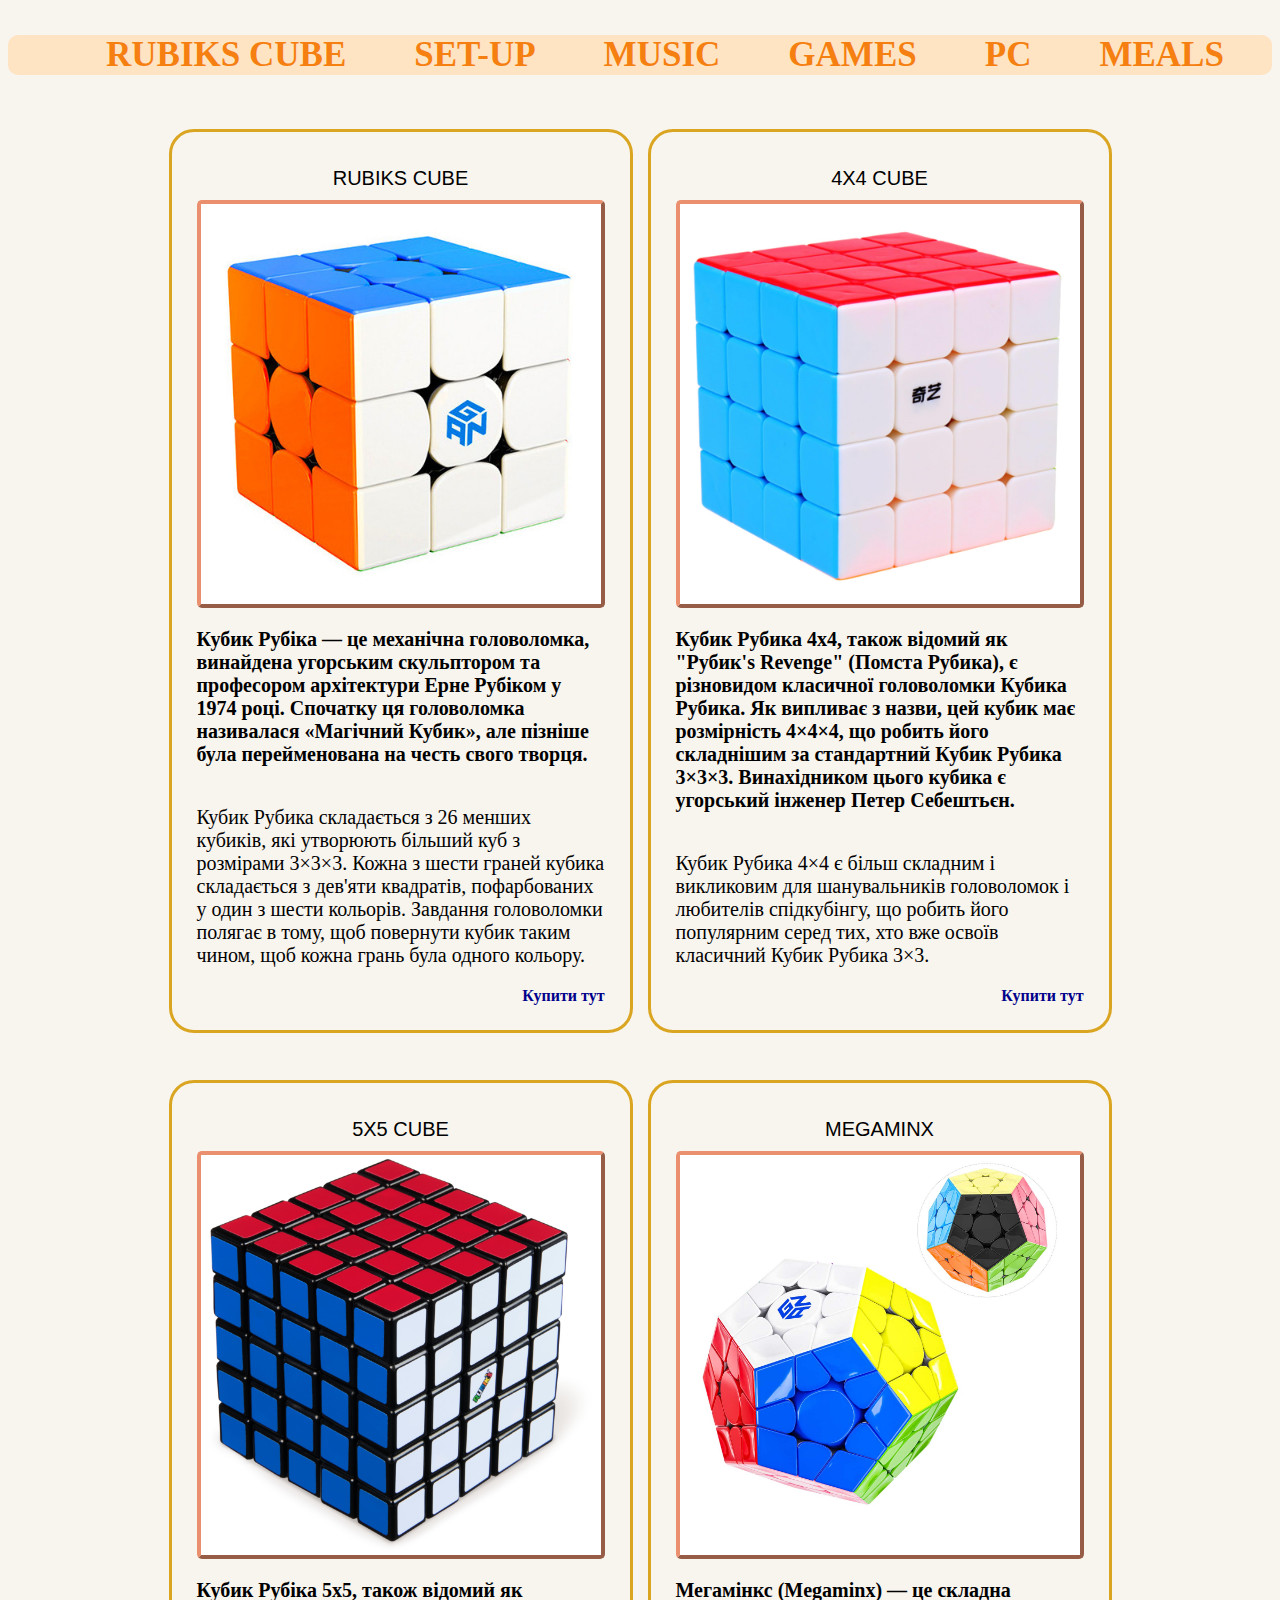
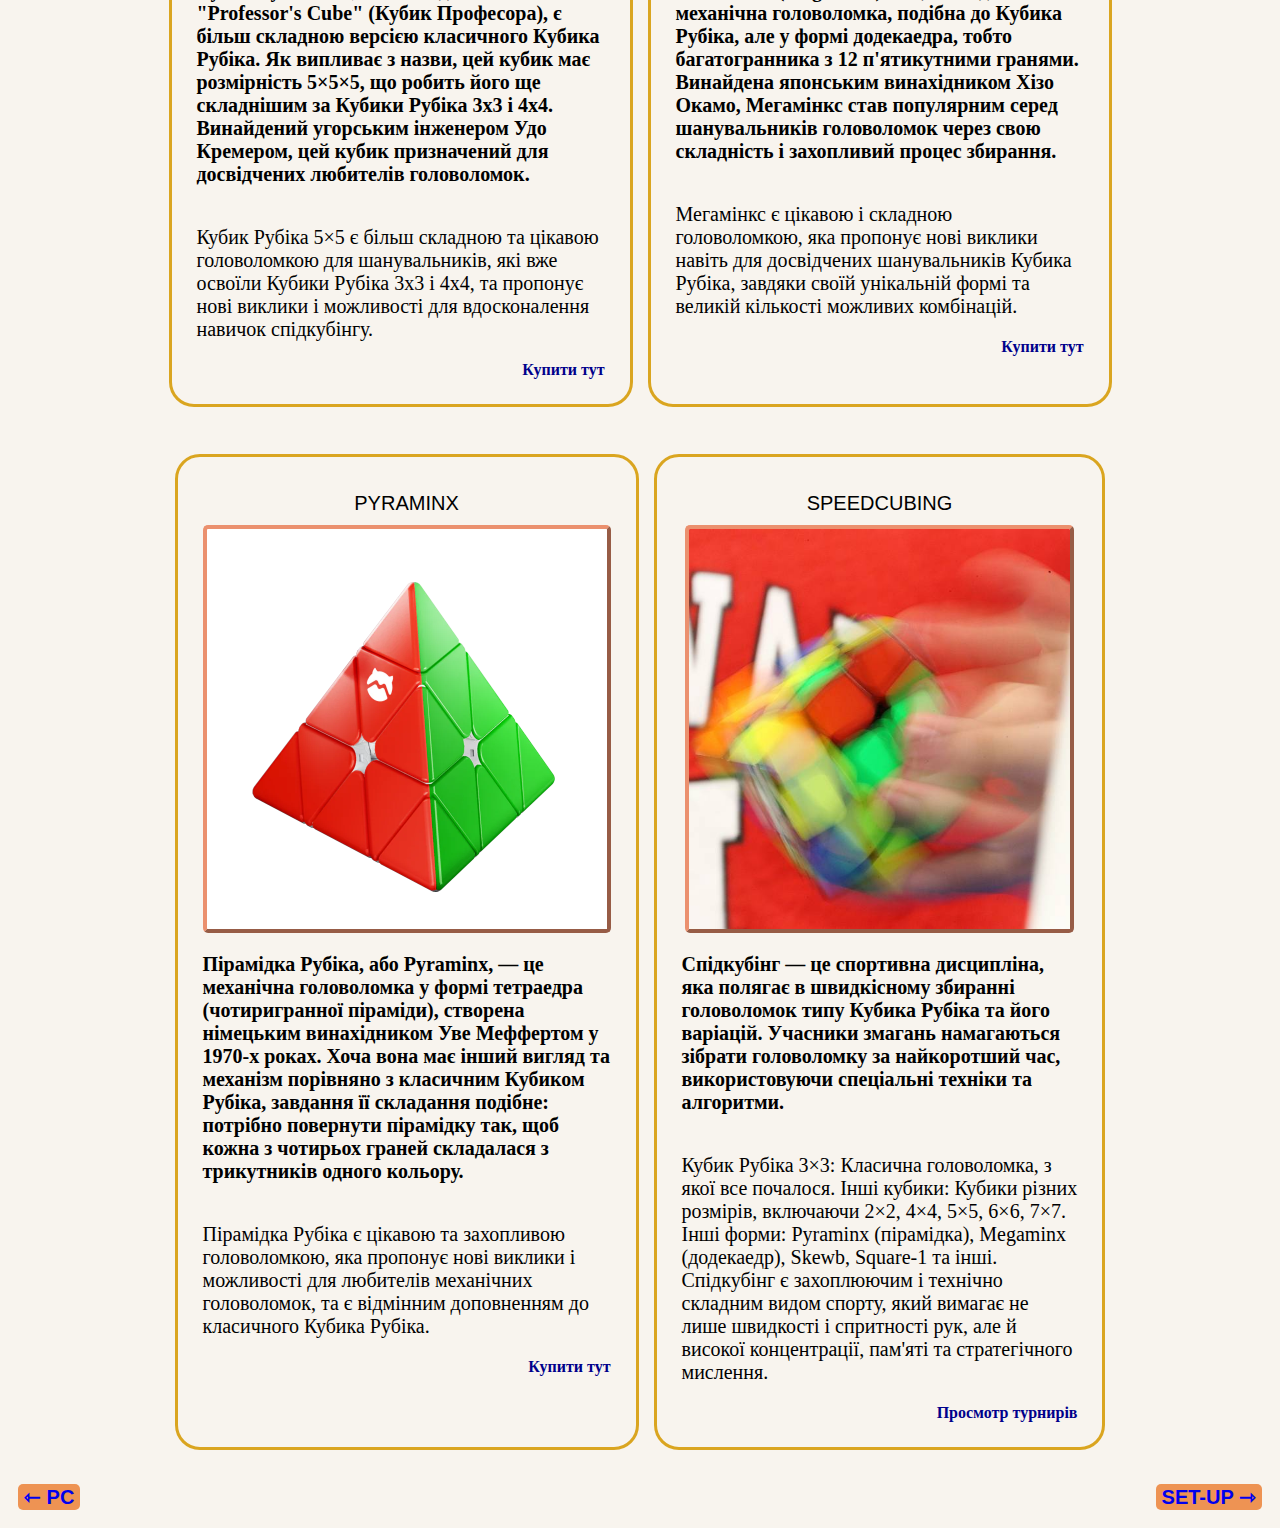
==== commit f0d7cc90: "ver 1.9" ====
--- a/index.html
+++ b/index.html
@@ -3,43 +3,29 @@
   <head>
     <meta charset="UTF-8" />
     <meta name="viewport" content="width=device-width, initial-scale=1.0" />
-    <title>RUBIKS</title>
+    <title>Document</title>
     <link rel="stylesheet" href="./css/styles.css" />
   </head>
   <body>
     <header>
-      <nav>
-        <div class="nav">
-          <table>
-            <tr>
-              <a class="head" href="./index.html">RUBIKS CUBE</a>
-            </tr>
-            <tr>
-              <a class="head" href="./pages/setup.html">SET-UP</a>
-            </tr>
-            <tr>
-              <a class="head" href="./pages/music.html">MUSIC</a>
-            </tr>
-            <tr>
-              <a class="head" href="./pages/games.html">GAMES</a>
-            </tr>
-            <tr>
-              <a class="head" href="./pages/pc.html">PC</a>
-            </tr>
-          </table>
-        </div>
-      </nav>
+      <ul class="nav">
+        <li><a class="head" href="./index.html">RUBIKS CUBE</a></li>
+        <li><a class="head" href="./pages/setup.html">SET-UP</a></li>
+        <li><a class="head" href="./pages/music.html">MUSIC</a></li>
+        <li><a class="head" href="./pages/games.html">GAMES</a></li>
+        <li><a class="head" href="./pages/pc.html">PC</a></li>
+        <li><a href="./pages/meals.html" class="head">MEALS</a></li>
+      </ul>
     </header>
     <main>
       <section>
-        <h1>MY HOBBY</h1>
-        <table class="tablei">
-          <tr>
-            <td>
+        <div class="container">
+          <ul class="card-item">
+            <li>
               <p class="main">RUBIKS CUBE</p>
-              <div class="img">
-                <img src="./img/cubes/3x3-GAN.jpg" alt="3x3" />
-              </div>
+              <img src="./img/cubes/3x3-GAN.jpg" class="card-img" alt="3x3" />
+            </li>
+            <li>
               <h3>
                 Кубик Рубіка — це механічна головоломка, винайдена угорським
                 скульптором та професором архітектури Ерне Рубіком у 1974 році.
@@ -59,12 +45,16 @@
                 target="_blank"
                 >Купити тут</a
               >
-            </td>
-            <td>
+            </li>
+          </ul>
+          <ul class="card-item">
+            <li>
               <p class="main">4X4 CUBE</p>
               <div class="img">
                 <img src="./img/cubes/GAN-4x4.jpg" alt="4x4" />
               </div>
+            </li>
+            <li>
               <h3>
                 Кубик Рубика 4x4, також відомий як "Рубик's Revenge" (Помста
                 Рубика), є різновидом класичної головоломки Кубика Рубика. Як
@@ -83,16 +73,17 @@
                 target="_blank"
                 >Купити тут</a
               >
-            </td>
-          </tr>
-        </table>
-        <table>
-          <tr>
-            <td>
+            </li>
+          </ul>
+
+          <ul class="card-item">
+            <li>
               <p class="main">5X5 CUBE</p>
               <div class="img">
                 <img src="./img/cubes/5x5-GAN.jpg" alt="5x5" />
               </div>
+            </li>
+            <li>
               <h3>
                 Кубик Рубіка 5x5, також відомий як "Professor's Cube" (Кубик
                 Професора), є більш складною версією класичного Кубика Рубіка.
@@ -113,12 +104,16 @@
                 target="_blank"
                 >Купити тут</a
               >
-            </td>
-            <td>
+            </li>
+          </ul>
+          <ul class="card-item">
+            <li>
               <p class="main">MEGAMINX</p>
               <div class="img">
                 <img src="./img/cubes/megeminx-GAN.jpg" alt="Megaminx" />
               </div>
+            </li>
+            <li>
               <h3>
                 Мегамінкс (Megaminx) — це складна механічна головоломка, подібна
                 до Кубика Рубіка, але у формі додекаедра, тобто багатогранника з
@@ -138,17 +133,17 @@
                 target="_blank"
                 >Купити тут</a
               >
-            </td>
-          </tr>
-        </table>
-        <table>
-          <tr>
-            <td>
+            </li>
+          </ul>
+
+          <ul class="card-item">
+            <li>
               <p class="main">PYRAMINX</p>
               <div class="img">
                 <img src="./img/cubes/pyraminx-GAN.jpg" alt="Pyraminx" />
               </div>
-
+            </li>
+            <li>
               <h3>
                 Пірамідка Рубіка, або Pyraminx, — це механічна головоломка у
                 формі тетраедра (чотиригранної піраміди), створена німецьким
@@ -170,8 +165,10 @@
                 target="_blank"
                 >Купити тут</a
               >
-            </td>
-            <td>
+            </li>
+          </ul>
+          <ul class="card-item">
+            <li>
               <p class="main">SPEEDCUBING</p>
               <div class="img">
                 <img
@@ -179,7 +176,8 @@
                   alt="SpeedCubing"
                 />
               </div>
-
+            </li>
+            <li>
               <h3>
                 Спідкубінг — це спортивна дисципліна, яка полягає в швидкісному
                 збиранні головоломок типу Кубика Рубіка та його варіацій.
@@ -190,7 +188,10 @@
                 Кубик Рубіка 3×3: Класична головоломка, з якої все почалося.
                 Інші кубики: Кубики різних розмірів, включаючи 2×2, 4×4, 5×5,
                 6×6, 7×7. Інші форми: Pyraminx (пірамідка), Megaminx
-                (додекаедр), Skewb, Square-1 та інші.
+                (додекаедр), Skewb, Square-1 та інші. Спідкубінг є захоплюючим і
+                технічно складним видом спорту, який вимагає не лише швидкості і
+                спритності рук, але й високої концентрації, пам'яті та
+                стратегічного мислення.
               </p>
               <a
                 href="https://www.worldcubeassociation.org/competitions"
@@ -198,14 +199,14 @@
                 target="_blank"
                 >Просмотр турнирів</a
               >
-            </td>
-          </tr>
-        </table>
+            </li>
+          </ul>
+        </div>
         <div class="button">
-          <button class="leftbutton">
+          <button>
             <a href="./pages/pc.html"><span>&#8701;</span> PC</a>
           </button>
-          <button class="rightbutton">
+          <button>
             <a href="./pages/setup.html">SET-UP <span>&#8702;</span></a>
           </button>
         </div>
--- a/css/styles.css
+++ b/css/styles.css
@@ -1,5 +1,5 @@
 header {
-  font-size: 20px;
+  font-size: 35px;
   background-color: bisque;
   border-radius: 10px;
   color: rgb(228, 211, 138);
@@ -7,43 +7,86 @@
 body {
   background-color: rgb(248, 244, 238);
 }
+h1 {
+  text-align: center;
+  border-radius: 5px;
+}
 h3 {
-  font-size: 17px;
+  text-align: left;
+
+  font-size: 20px;
 }
 p {
-  font-size: 17px;
+  text-align: left;
+  font-size: 20px;
   font-style: normal;
 }
-div {
-  text-align: center;
+li {
+  list-style: none;
+  display: flex;
+  flex-flow: column wrap;
+
+  align-content: center;
 }
+
+.nav {
+  display: flex;
+  flex-wrap: nowrap;
+  justify-content: space-evenly;
+}
+.head {
+  display: flex;
+  color: rgb(245, 127, 16);
+  font-weight: bold;
+  transition: 0.3s;
+  margin-left: 20px;
+  margin-right: 10px;
+  &:active {
+    color: black;
+    text-decoration: none;
+  }
+  &:visited {
+    color: rgb(201, 101, 8);
+    text-decoration: none;
+  }
+}
+.head:hover {
+  transform: scale(1.5);
+  text-decoration: none;
+  color: rgb(245, 127, 16);
+}
+
 img {
   border-radius: 5px;
   border: 4px;
   border-color: rgb(235, 144, 110);
   border-style: outset;
   background-color: white;
-  width: 300px;
+  height: 400px;
+  &:hover {
+    transform: scale(1.2);
+    transition: 0.3s;
+  }
 }
-h1 {
-  text-align: center;
-  border-radius: 5px;
+.img {
+  display: flex;
+  justify-content: center;
+  align-items: center;
 }
-button {
-  background-color: rgb(238, 147, 83);
 
-  border-color: rgb(238, 147, 83);
-}
-td {
-  border: 3px;
-  border-color: rgb(233, 181, 122);
-  border-style: solid;
-  border-radius: 20px;
-  padding: 5px;
-}
-.tablei {
+.container {
+  display: flex;
+  flex-wrap: wrap;
+  justify-content: center;
   margin: 5px;
   padding: 3px;
+  gap: 15px;
+}
+.card-item {
+  flex-basis: calc((100% - (2 * 30px)) / 3);
+  border: 3px solid goldenrod;
+  border-radius: 25px;
+  padding: 25px;
 }
 .main {
   font-size: 20px;
@@ -51,77 +94,40 @@
   margin: 10px;
   text-align: center;
 }
-.leftbutton {
+.buy {
+  color: darkblue;
+  text-decoration: none;
+  font-weight: bold;
+  &:visited {
+    color: purple;
+  }
+  &:hover {
+    color: green;
+  }
+}
+a {
+  text-decoration: none;
+  align-self: flex-end;
+  &:hover {
+    text-decoration: underline;
+    color: rgb(0, 172, 230);
+  }
+}
+.button {
+  display: flex;
+  justify-content: space-between;
+}
+button {
+  background-color: rgb(238, 147, 83);
+
+  border-color: rgb(238, 147, 83);
   font-size: 20px;
   margin: 10px;
   border-radius: 5px;
   border-style: none;
   font-weight: bold;
   transition: 15ms;
-  position: absolute;
-  left: 0;
+  &:hover {
+    transform: scale(1.05);
+  }
 }
-.leftbutton:hover {
-  transform: scale(1.05);
-}
-
-.rightbutton {
-  font-size: 20px;
-  margin: 10px;
-  border-radius: 5px;
-  border-style: none;
-  font-weight: bold;
-  transition: 15ms;
-  position: absolute;
-  right: 0;
-}
-.rightbutton:hover {
-  transform: scale(1.05);
-}
-.img:hover {
-  transform: scale(1.2);
-  transition: 0.3s;
-}
-.head {
-  color: rgb(245, 127, 16);
-  font-weight: bold;
-  transition: 0.3s;
-  margin-left: 20px;
-  margin-right: 10px;
-  text-decoration: none;
-  display: inline-table;
-}
-.head:hover {
-  transform: scale(1.5);
-  text-decoration: none;
-  color: rgb(245, 127, 16);
-}
-.head:active {
-  color: black;
-  text-decoration: none;
-}
-.head:visited {
-  color: rgb(201, 101, 8);
-  text-decoration: none;
-}
-.nav {
-  text-align: center;
-}
-.buy {
-  color: darkblue;
-  text-decoration: none;
-  font-weight: bold;
-}
-.buy:visited {
-  color: purple;
-}
-.buy:hover {
-  color: green;
-}
-a {
-  text-decoration: none;
-}
-a:hover {
-  text-decoration: underline;
-  color: rgb(0, 172, 230);
-}
